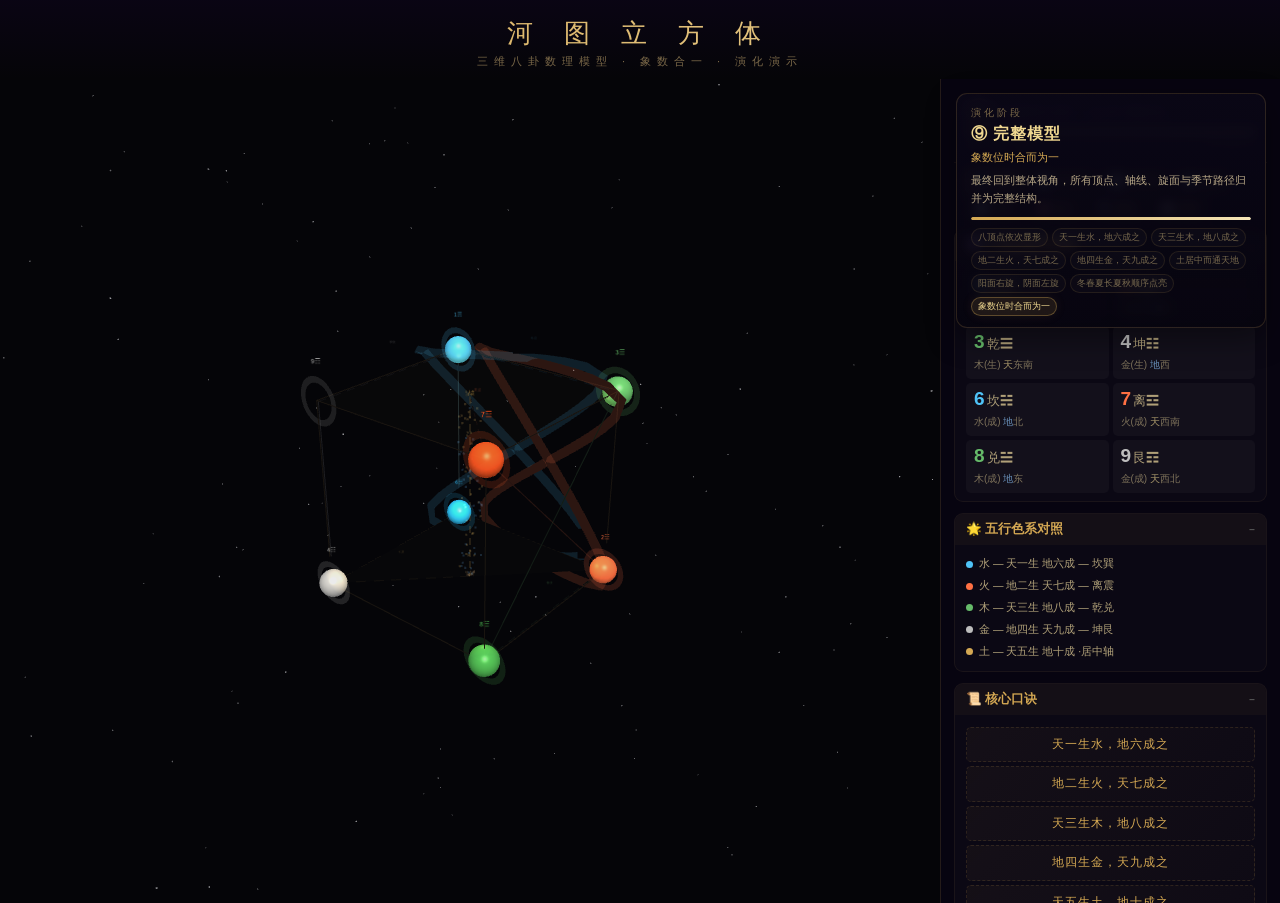
==== index.html @ 50f14b51 "Initial public release" ====
<!DOCTYPE html>
<html lang="zh-CN">
<head>
<meta charset="UTF-8">
<meta name="viewport" content="width=device-width, initial-scale=1.0">
<meta name="description" content="河图立方体的三维交互可视化页面，结合八卦、五行、季节与数理映射，提供实验性 3D 展示与演化讲解。">
<title>河图立方体 · 三维数理模型</title>
<style>
*{margin:0;padding:0;box-sizing:border-box}
body{font-family:'Segoe UI','Microsoft YaHei',sans-serif;background:#050508;color:#e0d8c8;overflow-x:hidden;min-height:100vh}
.hd{text-align:center;padding:16px 20px 10px;background:linear-gradient(180deg,rgba(10,5,20,.95)0%,transparent 100%);position:relative;z-index:10}
.hd h1{font-size:26px;font-weight:200;letter-spacing:12px;background:linear-gradient(90deg,#d4a853,#f5e6b8,#d4a853);background-size:300% 100%;-webkit-background-clip:text;-webkit-text-fill-color:transparent;animation:tG 4s ease infinite}
@keyframes tG{0%,100%{background-position:0%50%}50%{background-position:100%50%}}
.sub{margin-top:3px;font-size:11px;color:#7a6848;letter-spacing:6px}
.mc{display:flex;height:calc(100vh - 76px);position:relative}
#cc{flex:1;position:relative;min-height:420px;cursor:grab}#cc:active{cursor:grabbing}canvas{display:block}
.sp{width:340px;background:rgba(8,5,18,.94);border-left:1px solid rgba(212,168,83,.14);overflow-y:auto;padding:13px;z-index:5}
.sp::-webkit-scrollbar{width:3px}.sp::-webkit-scrollbar-thumb{background:rgba(212,168,83,.22);border-radius:2px}
.ps{margin-bottom:11px;background:rgba(255,255,255,.02);border-radius:9px;border:1px solid rgba(212,168,83,.07);overflow:hidden}
.ph{padding:7px 11px;font-size:12.5px;font-weight:600;color:#d4a853;cursor:pointer;display:flex;justify-content:space-between;align-items:center;background:rgba(212,168,85,.04)}
.ph:hover{background:rgba(212,168,83,.09)}.pc{padding:8px 11px;font-size:11.5px;line-height:1.7;color:#b0a078}.pc.hd{display:none}.pi{font-size:10px;color:#555}
.ctls{display:flex;gap:4px;flex-wrap:wrap;padding:6px 11px 8px}
.cb{padding:4px 9px;font-size:10.5px;border:1px solid rgba(212,168,83,.2);background:rgba(212,168,83,.05);color:#c9a855;border-radius:4px;cursor:pointer;transition:all .25s;font-family:inherit;white-space:nowrap}
.cb:hover{background:rgba(212,168,83,.15);border-color:rgba(212,168,83,.38)}
.cb.on{background:rgba(212,168,83,.18);border-color:#d4a853;color:#f0d890}
.ab{padding:6px 11px 9px;border-bottom:1px solid rgba(212,168,83,.06)}
.ar{display:flex;align-items:center;gap:6px;margin-bottom:4px}
.pb{width:28px;height:28px;border-radius:50%;border:2px solid #d4a853;background:rgba(212,168,83,.08);color:#d4a853;font-size:12px;cursor:pointer;display:flex;align-items:center;justify-content:center;transition:all .25s;flex-shrink:0}
.pb:hover{background:rgba(212,168,83,.2)}.pb.on{border-color:#f0d890;background:rgba(240,216,144,.18);color:#f0d890}
.pl{flex:1;font-size:10.5px;color:#786848;text-align:left}
.pw{height:3px;background:rgba(255,255,255,.05);border-radius:2px;cursor:pointer;overflow:hidden}.pf{height:100%;background:linear-gradient(90deg,#d4a853,#f5e6b8);border-radius:2px;width:0%}
.sr{display:flex;justify-content:space-between;align-items:center;font-size:9.5px;color:#555;margin-top:3px}
.sr select{background:rgba(15,10,28,.92);border:1px solid rgba(212,168,83,.16);color:#c9a855;padding:1px 4px;border-radius:3px;font-size:9.5px;outline:none}
.vg{display:grid;grid-template-columns:1fr 1fr;gap:4px}
.vc{padding:5px 7px;border-radius:5px;background:rgba(255,255,255,.03);border:1px solid transparent;cursor:pointer;transition:all .28s}
.vc:hover{background:rgba(212,168,83,.08);border-color:rgba(212,168,83,.26);transform:translateY(-1px)}
.vc.a{background:rgba(212,168,83,.14);border-color:rgba(212,168,83,.48);box-shadow:0 0 10px rgba(212,168,83,.1)}.vc.dm{opacity:.16}
.vn{font-size:19px;font-weight:bold;line-height:1;display:inline-block}
.vg2{font-size:13px;margin-left:2px}.vw{font-size:10px;opacity:.68;margin-top:1px}
.e0 .vn{color:#4FC3F7}.e1 .vn{color:#FF7043}.e2 .vn{color:#66BB6A}.e3 .vn{color:#BDBDBD}.e4 .vn{color:#D4A853}
.lr{display:flex;align-items:center;padding:2px 0;font-size:10.5px}
.ld{width:7px;height:7px;border-radius:50%;margin-right:6px;flex-shrink:0}
.fb{background:linear-gradient(135deg,rgba(212,168,83,.05),rgba(212,168,83,.02));border-radius:5px;padding:7px 9px;margin:4px 0;text-align:center;font-size:11.5px;letter-spacing:1px;color:#d4a853;border:1px dashed rgba(212,168,83,.15)}
#io{position:absolute;top:10px;left:10px;max-width:270px;background:rgba(6,4,14,.96);border:1px solid rgba(212,168,83,.3);border-radius:9px;padding:11px 15px;font-size:11.5px;line-height:1.65;z-index:20;display:none;animation:fi .28s ease;box-shadow:0 8px 32px rgba(0,0,0,.5)}
@keyframes fi{from{opacity:0;transform:translateY(-8px)}to{opacity:1;transform:translateY(0)}}
.it{font-size:15px;font-weight:bold;color:#f0d890;margin-bottom:5px;display:flex;align-items:center;gap:6px}.ibn{font-size:26px;color:#d4a853}
.ir{display:flex;justify-content:space-between;padding:2px 0;border-bottom:1px solid rgba(255,255,255,.04)}.il{color:#6a5838}.iv{color:#ddd;font-weight:500}
.ci{position:absolute;top:6px;right:8px;color:#555;cursor:pointer;font-size:15px;line-height:1}.ci:hover{color:#888}
#to{position:absolute;bottom:45px;left:50%;transform:translateX(-50%);max-width:440px;background:rgba(6,4,14,.94);border:1px solid rgba(212,168,83,.26);border-radius:9px;padding:11px 16px;z-index:19;text-align:center;display:none;animation:ti .32s ease;box-shadow:0 6px 26px rgba(0,0,0,.5)}
@keyframes ti{from{opacity:0;transform:translateX(-50%) translateY(16px)}to{opacity:1;transform:translateX(-50%) translateY(0)}}
.tt{font-size:13px;color:#f0d890;font-weight:600;margin-bottom:4px}.td{font-size:11px;color:#b0a078;line-height:1.6;margin-bottom:8px}
.tn{display:flex;justify-content:center;gap:7px}
.tb{padding:4px 13px;border:1px solid rgba(212,168,83,.26);background:rgba(212,168,83,.07);color:#c9a855;border-radius:4px;cursor:pointer;font-size:10.5px;transition:all .2s;font-family:inherit}.tb:hover{background:rgba(212,168,85,.2);border-color:#d4a853}
.tds{display:flex;justify-content:center;gap:4px;margin-top:7px}
.tdt{width:5px;height:5px;border-radius:50%;background:rgba(212,168,83,.16);transition:all .3s}.tdd{background:#d4a853;box-shadow:0 0 5px rgba(212,168,83,.36)}
#ao{position:absolute;top:14px;right:14px;max-width:310px;background:linear-gradient(180deg,rgba(10,7,22,.96),rgba(6,4,14,.88));border:1px solid rgba(212,168,83,.18);border-radius:11px;padding:12px 14px 11px;z-index:18;box-shadow:0 10px 30px rgba(0,0,0,.4);backdrop-filter:blur(6px)}
.ak{font-size:10px;letter-spacing:3px;color:#7a6848;margin-bottom:4px}
.at{font-size:16px;color:#f0d890;font-weight:600;letter-spacing:1px}
.al{margin-top:5px;font-size:11px;color:#d4a853}
.ad{margin-top:6px;font-size:11px;line-height:1.65;color:#b6a686}
.apb{display:flex;gap:5px;margin-top:10px}
.apd{flex:1;height:3px;border-radius:2px;background:rgba(255,255,255,.06);overflow:hidden}
.apf{height:100%;width:0%;background:linear-gradient(90deg,#d4a853,#f5e6b8);border-radius:2px;transition:width .18s linear}
.aps{display:flex;gap:4px;flex-wrap:wrap;margin-top:8px}
.apt{padding:2px 6px;border-radius:999px;border:1px solid rgba(212,168,83,.12);font-size:9px;color:#76684d;background:rgba(255,255,255,.02)}
.apt.on{color:#f0d890;border-color:rgba(212,168,83,.35);background:rgba(212,168,83,.11);box-shadow:0 0 12px rgba(212,168,83,.08)}
#ld{position:fixed;inset:0;background:#050508;display:flex;align-items:center;justify-content:center;z-index:9999;flex-direction:column;gap:10px}
.lt{color:#d4a853;font-size:15px;letter-spacing:4px;animation:pul 1.5s infinite}
.lb{width:160px;height:2px;background:rgba(212,168,83,.12);border-radius:1px;overflow:hidden}.lf{height:100%;background:linear-gradient(90deg,#d4a853,#f5e6b8);width:0%;animation:lfd 1.8s ease forwards}
@keyframes pul{0%,100%{opacity:.35}50%{opacity:1}}@keyframes lfd{to{width:100%}}
@media(max-width:900px){.mc{flex-direction:column}.sp{width:100%;max-height:42vh;border-left:none;border-top:1px solid rgba(212,168,83,.1)}#cc{min-height:54vh}#ao{top:auto;bottom:12px;right:12px;left:12px;max-width:none}}
</style>
</head>
<body>

<div id="ld"><div class="lt">载入河图立方体...</div><div class="lb"><div class="lf"></div></div></div>

<div class="hd"><h1>河 图 立 方 体</h1><div class="sub">三维八卦数理模型 · 象数合一 · 演化演示</div></div>

<div class="mc">
<div id="cc"></div>
<div id="io"><span class="ci" onclick="hideInfo()">✕</span><div class="it"><span class="ibn"></span><span class="gn"></span></div><div id="ib"></div></div>
<div id="to"><div class="tt"></div><div class="td"></div><div class="tn"><button class="tb" id="tpv">← 上一步</button><button class="tb" id="tnx">下一步 →</button></div><div class="tds" id="tds"></div></div>
<div id="ao"><div class="ak">演化阶段</div><div class="at">完整模型</div><div class="al">河图立方体已展开</div><div class="ad">当前显示完整状态。点击左侧播放按钮，可以从顶点落位开始按阶段观看整个演化过程。</div><div class="apb"><div class="apd"><div class="apf" id="apf"></div></div></div><div class="aps" id="aps"></div></div>

<div class="sp">

<div class="ab">
<div class="ar"><button class="pb" id="pbt" onclick="togPlay()">▶</button><span class="pl" id="plab">点击 ▶ 开始演化</span></div>
<div class="pw" onclick="skP(event)"><div class="pf" id="pff"></div></div>
<div class="sr"><span>速度<select onchange="chgSp(this.value)"><option value=".5">0.5x</option><option value="1" selected>1x</option><option value="1.5">1.5x</option><option value="2">2x</option><option value="3">3x</option></select></span><span><span id="tcu">00:00</span>/<span id="ttl">00:24</span></span></div>
</div>

<div class="ctls">
<button class="cb on" id="btnFull" onclick="setVM('full',this)">🌐 完整</button>
<button class="cb" id="btnHeaven" onclick="setVM('heaven',this)">⬆️ 天平面</button>
<button class="cb" id="btnEarth" onclick="setVM('earth',this)">⬇️ 地平面</button>
<button class="cb" id="btnTop" onclick="togTD(this)">🗺️ 俯视</button>
<button class="cb" id="btnRotate" onclick="togAR(this)">🔄 自转</button>
<button class="cb" onclick="rstCam()">🎯 复位</button>
<button class="cb" onclick="focusNext()">🔍 聚焦</button>
<button class="cb" onclick="startTut()">📖 讲解</button>
</div>

<div class="ps"><div class="ph" onclick="tgS(this)"><span>🔮 八顶点数理映射</span><span class="pi">−</span></div><div class="pc"><div class="vg" id="vg"></div></div></div>

<div class="ps"><div class="ph" onclick="tgS(this)"><span>🌟 五行色系对照</span><span class="pi">−</span></div><div class="pc">
<div class="lr"><span class="ld" style="background:#4fc3f7"></span>水 — 天一生 地六成 — 坎巽</div>
<div class="lr"><span class="ld" style="background:#ff7043"></span>火 — 地二生 天七成 — 离震</div>
<div class="lr"><span class="ld" style="background:#66bb6a"></span>木 — 天三生 地八成 — 乾兑</div>
<div class="lr"><span class="ld" style="background:#bdbdbd"></span>金 — 地四生 天九成 — 坤艮</div>
<div class="lr"><span class="ld" style="background:#d4a853"></span>土 — 天五生 地十成 ·居中轴</div>
</div></div>

<div class="ps"><div class="ph" onclick="tgS(this)"><span>📜 核心口诀</span><span class="pi">−</span></div><div class="pc">
<div class="fb">天一生水，地六成之</div><div class="fb">地二生火，天七成之</div><div class="fb">天三生木，地八成之</div><div class="fb">地四生金，天九成之</div><div class="fb">天五生土，地十成之</div><p style="margin-top:4px;font-size:9.5px;color:#666;">出自《尚书·洪范》</p>
</div></div>

<div class="ps"><div class="ph" onclick="tgS(this)"><span>🔄 阴阳旋转面</span><span class="pi">−</span></div><div class="pc">
<p style="color:#f0d890;margin-bottom:3px;font-size:11px">☀️ 阳面右旋顺时针</p><p style="font-size:9.5px;padding-left:4px;color:#bbb;">3乾→8兑→2震→7离→3 <span style="color:#776">| 阳爻神天 | 木→火</span></p>
<p style="color:#8ec8ff;margin:6px 0 3px;font-size:11px">🌙 阴面左旋逆时针</p><p style="font-size:9.5px;padding-left:4px;color:#bbb;">9艮→6坎→4坤→1巽→9 <span style="color:#776">| 阴爻鬼地 | 金→水</span></p>
</div></div>

<div class="ps"><div class="ph" onclick="tgS(this)"><span>⚡ 鬼神生成关系</span><span class="pi">−</span></div><div class="pc">
<p style="color:#f0d890;margin-bottom:2px;font-size:11px">神（阳气下沉 天→地）：</p><p style="font-size:9.5px;padding-left:4px;color:#ccc;">天1水→地6水神 · 天3木→地8木神 · 天5土→地10土神</p>
<p style="color:#b8a898;margin:4px 0 2px;font-size:11px">鬼（阴气上升 地→天）：</p><p style="font-size:9.5px;padding-left:4px;color:#ccc;">地2火→天7火鬼 · 地4金→天9金鬼</p>
<p style="margin-top:4px;font-size:9px;color:#556;border-top:1px solid rgba(255,255,255,.04);padding-top:3px;">「鬼神」=阴阳二气代称：神为阳气(生发)，鬼为阴气(收敛)</p>
</div></div>

<div class="ps"><div class="ph" onclick="tgS(this)"><span>📅 四季流转路径</span><span class="pi">−</span></div><div class="pc">
<p style="font-size:9.5px;line-height:1.72;color:#aaa;">
❄️冬：天1巽→天3乾 &nbsp; 🌱春：地8兑→地2震<br>🔥夏：天7离→天5中 &nbsp; 🌾长夏：地10中→地4坤<br>🍂秋：天9艮→天1巽 <span style="color:#776;font-size:8.5px;">|沿棱边闭环，时空一体</span></p>
</div></div>

<div class="ps"><div class="ph" onclick="tgS(this)"><span>🔢 天干与爻位编码</span><span class="pi">−</span></div><div class="pc">
<p style="font-size:9.5px;line-height:1.78;color:#999;"><b style="color:#c9a855">天干：</b>甲乙木(3/8)丙丁火(2/7)戊己土(5/10)庚辛金(4/9)壬癸水(1/6)<br><b style="color:#c9a855">三爻上中下=天地·鬼神·阴阳：</b><br>乾☰天神阳 坤☷地鬼阴 震☳地鬼阳 巽☴天神阴<br>坎☵地神阴 离☲天鬼阳 兑☱地神阳 艮☶天鬼阴</p>
</div></div>

</div><!-- sp -->
</div><!-- mc -->

<!-- 本地随仓库分发的依赖：Three.js r128 -->
<script src="three.min.js"></script>

<script>
// ===== 手写OrbitControls（零外部依赖）=====
THREE.OrbitControls=function(object,domElement){
  var scope=this;
  this.object=object;
  this.domElement=domElement||document;
  this.enableDamping=true;
  this.dampingFactor=0.06;
  this.autoRotate=false;
  this.autoRotateSpeed=0.6;
  this.minDistance=4;
  this.maxDistance=18;
  this.target=new THREE.Vector3();
  this.enabled=true;

  var rotateStart=new THREE.Vector2(),rotateEnd=new THREE.Vector2(),rotateDelta=new THREE.Vector2();
  var STATE={NONE:-1,ROTATE:0,DOLLY:1,PAN:2};
  var state=STATE.NONE,scale=1;
  var offset=new THREE.Vector3(),quaternion=new THREE.Quaternion();
  var spherical=new THREE.Spherical(),sphericalDelta=new THREE.Spherical();
  var panOffset=new THREE.Vector3();
  var zoomChanged=false;

  function getAutoRotationAngle(){return 2*Math.PI/60/60*scope.autoRotateSpeed;}
  function rotateLeft(angle){sphericalDelta.theta-=angle;}
  function rotateUp(angle){sphericalDelta.phi-=angle;}

  var panLeft=function(){},panUp=function(){},v1=new THREE.Vector3();
  (function(){
    panLeft=function(distance){
      v1.setFromMatrixColumn(object.matrix,0);v1.multiplyScalar(-distance);
      panOffset.add(v1);
    };
    panUp=function(distance){
      v1.setFromMatrixColumn(object.matrix,1);v1.multiplyScalar(distance);
      panOffset.add(v1);
    };
  })();

  function handleMouseDownRotate(e){rotateStart.set(e.clientX,e.clientY);}
  function handleMouseDownPan(e){}

  function handleMouseMoveRotate(e){
    rotateEnd.set(e.clientX,e.clientY);
    rotateDelta.subVectors(rotateEnd,rotateStart).multiplyScalar(Math.PI/180*scope.elementScale||0.5);
    rotateLeft(rotateDelta.x);
    rotateUp(rotateDelta.y);
    rotateStart.copy(rotateEnd);
  }

  function handleMouseWheel(e){
    if(e.deltaY<0){scale/=Math.pow(.95,8);}else{scale*=Math.pow(.95,8);}
    zoomChanged=true;
  }

  function onMouseDown(e){
    if(scope.enabled===false)return;
    e.preventDefault();
    if(e.button===0){
      state=STATE.ROTATE;handleMouseDownRotate(e);
    }else if(e.button===2){
      state=STATE.PAN;handleMouseDownPan(e);
    }
    document.addEventListener('mousemove',onMouseMove,false);
    document.addEventListener('mouseup',onMouseUp,false);
  }
  function onMouseMove(e){
    if(scope.enabled===false)return;
    e.preventDefault();
    switch(state){
      case STATE.ROTATE:handleMouseMoveRotate(e);break;
      case STATE.PAN:break;
    }
  }
  function onMouseUp(){
    document.removeEventListener('mousemove',onMouseMove,false);
    document.removeEventListener('mouseup',onMouseUp,false);
    state=STATE.NONE;
  }
  function onMouseWheel(e){
    if(scope.enabled===false)return;
    e.preventDefault();handleMouseWheel(e);
  }

  // Touch support
  function onTouchStart(e){
    if(scope.enabled===false)return;
    switch(e.touches.length){
      case 1:state=STATE.ROTATE;rotateStart.set(e.touches[0].pageX,e.touches[0].pageY);break;
      default:state=STATE.NONE;
    }
  }
  function onTouchMove(e){
    if(scope.enabled===false)return;
    e.preventDefault();e.stopPropagation();
    if(state===STATE.ROTATE&&e.touches.length===1){
      var f={clientX:e.touches[0].pageX,clientY:e.touches[0].pageY};
      rotateEnd.set(f.clientX,f.clientY);
      rotateDelta.subVectors(rotateEnd,rotateStart).multiplyScalar(Math.PI/180*.5);
      rotateLeft(rotateDelta.x);rotateUp(rotateDelta.y);
      rotateStart.copy(rotateEnd);
    }
  }

  this.domElement.addEventListener('contextmenu',function(e){e.preventDefault();});
  this.domElement.addEventListener('mousedown',onMouseDown,false);
  this.domElement.addEventListener('wheel',onMouseWheel,{passive:false});
  this.domElement.addEventListener('touchstart',onTouchStart,false);
  this.domElement.addEventListener('touchmove',onTouchMove,{passive:false});

  this.update=function(){
    var position=scope.object.position;
    offset.copy(position).sub(scope.target);
    offset.applyQuaternion(quaternion.copy(object.quaternion).invert());
    spherical.setFromVector3(offset);

    if(scope.autoRotate&&state===STATE.NONE){
      rotateLeft(getAutoRotationAngle());
    }

    spherical.theta+=sphericalDelta.theta;
    spherical.phi+=sphericalDelta.phi;
    spherical.phi=Math.max(.01,Math.min(Math.PI-.01,spherical.phi));
    spherical.radius*=scale;
    spherical.radius=Math.max(scope.minDistance,Math.min(scope.maxDistance,spherical.radius));

    scope.target.add(panOffset);

    offset.setFromSpherical(spherical);
    offset.applyQuaternion(object.quaternion);

    position.copy(scope.target).add(offset);
    object.lookAt(scope.target);

    if(scope.enableDamping){
      sphericalDelta.theta*=(1-this.dampingFactor);
      sphericalDelta.phi*=(1-this.dampingFactor);
      panOffset.multiplyScalar(1-this.dampingFactor);
    }else{
      sphericalDelta.set(0,0,0);
      panOffset.set(0,0,0);
    }
    scale=1;

    return true;
  };

  this.dispose=function(){
    this.domElement.removeEventListener('mousedown',onMouseDown);
    this.domElement.removeEventListener('wheel',onMouseWheel);
    this.domElement.removeEventListener('touchstart',onTouchStart);
    this.domElement.removeEventListener('touchmove',onTouchMove);
  };
};

// ===== 全局错误处理 =====
window.onerror=function(msg,url,line){
  var ld=document.getElementById('ld');
  if(ld)ld.innerHTML='<div style="text-align:center;padding:35px;color:#d4a853;"><h3 style="margin-bottom:10px;">⚠ 出错了</h3><p style="font-size:12px;color:#888;margin-bottom:14px;">'+String(msg)+'<br>行:'+line+'</p><button onclick="location.reload()" style="padding:7px 22px;background:rgba(212,168,83,.14);border:1px solid #d4a853;color:#d4a853;border-radius:5px;cursor:pointer;font-size:12px;">🔄 重试</button></div>';
  return false;
};

function showBootError(msg){
  var ld=document.getElementById('ld');
  if(ld)ld.innerHTML='<div style="text-align:center;padding:34px;color:#d4a853;"><h3 style="margin-bottom:10px;">⚠ 无法初始化 3D 场景</h3><p style="font-size:12px;line-height:1.7;color:#9f937d;margin-bottom:14px;">'+msg+'</p><button onclick="location.reload()" style="padding:7px 22px;background:rgba(212,168,83,.14);border:1px solid #d4a853;color:#d4a853;border-radius:5px;cursor:pointer;font-size:12px;">🔄 重新尝试</button></div>';
}

// ===== 主初始化 =====
function initApp(){
  if(typeof THREE==='undefined'||!THREE.Scene){
    document.getElementById('ld').innerHTML='<div style="text-align:center;color:#d4a853;padding:30px;"><h3>⏳ 正在加载引擎...</h3><p style="font-size:11px;color:#777;margin:10px 0;">Three.js尚未就绪</p><button onclick="location.reload()" style="padding:6px 18px;background:rgba(212,168,83,.12);border:1px solid #d4a853;color:#d4a853;border-radius:4px;cursor:pointer;">重试</button></div>';
    setTimeout(initApp,800);
    return;
  }

// ===================== 数据 =====================
var VD=[
{n:1,g:'巽',gs:'☴',w:'水',sc:'生',pl:'天',po:'东北',el:0,sg:'神',yy:'阴',xx:'风',se:'冬始',c:0x4FC3F7},
{n:2,g:'震',gs:'☳',w:'火',sc:'生',pl:'地',po:'南',el:1,sg:'鬼',yy:'阳',xx:'雷',se:'春始',c:0xFF7043},
{n:3,g:'乾',gs:'☰',w:'木',sc:'生',pl:'天',po:'东南',el:2,sg:'神',yy:'阳',xx:'天',se:'春终',c:0x66BB6A},
{n:4,g:'坤',gs:'☷',w:'金',sc:'生',pl:'地',po:'西',el:3,sg:'鬼',yy:'阴',xx:'地',se:'秋终',c:0xBDBDBD},
{n:6,g:'坎',gs:'☵',w:'水',sc:'成',pl:'地',po:'北',el:0,sg:'神',yy:'阴',xx:'水',se:'冬终',c:0x29B6F6},
{n:7,g:'离',gs:'☲',w:'火',sc:'成',pl:'天',po:'西南',el:1,sg:'鬼',yy:'阳',xx:'火',se:'夏始',c:0xFF5722},
{n:8,g:'兑',gs:'☱',w:'木',sc:'成',pl:'地',po:'东',el:2,sg:'神',yy:'阳',xx:'泽',se:'春盛',c:0x4CAF50},
{n:9,g:'艮',gs:'☶',w:'金',sc:'成',pl:'天',po:'西北',el:3,sg:'鬼',yy:'阴',xx:'山',se:'秋始',c:0x9E9E9E}
];
var S=2;
var VP={
 1:new THREE.Vector3(-1,1,-1),3:new THREE.Vector3(1,1,-1),
 7:new THREE.Vector3(1,1,1),9:new THREE.Vector3(-1,1,1),
 2:new THREE.Vector3(1,-1,-1),4:new THREE.Vector3(-1,-1,1),
 6:new THREE.Vector3(-1,-1,-1),8:new THREE.Vector3(1,-1,1)
};
var CH=new THREE.Vector3(0,S/2,0), CE=new THREE.Vector3(0,-S/2,0);
var PRS=[{s:1,c:6,nm:'水',cl:0x4FC3F7},{s:3,c:8,nm:'木',cl:0x66BB6A},{s:2,c:7,nm:'火',cl:0xFF7043},{s:4,c:9,nm:'金',cl:0xBDBDBD}];
var SRS=[
  {a:1,b:3,nm:'冬启',cl:0x4FC3F7},
  {a:8,b:2,nm:'春发',cl:0x66BB6A},
  {a:7,b:'5',nm:'夏盛',cl:0xFF7043},
  {a:'10',b:4,nm:'长夏',cl:0xD4A853},
  {a:9,b:1,nm:'秋收',cl:0xBDBDBD}
];
var DUR=24;
var PHASES=[
  {id:'intro',from:0,to:3,title:'① 顶点落位',label:'八顶点依次显形',desc:'先看到数位骨架，再建立天平面与地平面的上下层级。',cam:{x:5.4,y:4.6,z:6.2,tx:0,ty:0,tz:0}},
  {id:'water',from:3,to:5.8,title:'② 水相生成',label:'天一生水，地六成之',desc:'蓝色粒子沿 1→6 贯穿上下，先明确“生数到成数”的基本范式。',cam:{x:-4.8,y:3.2,z:-5.6,tx:-0.7,ty:-0.1,tz:-0.7}},
  {id:'wood',from:5.8,to:8.6,title:'③ 木相生成',label:'天三生木，地八成之',desc:'镜头转向东南与正东方向，绿色流线强调木相从天位落到地位。',cam:{x:5.8,y:2.9,z:-4.9,tx:0.9,ty:-0.05,tz:-0.2}},
  {id:'fire',from:8.6,to:11.4,title:'④ 火相生成',label:'地二生火，天七成之',desc:'红色粒子改为由下向上冲起，显出“地生而天成”的反向气机。',cam:{x:5.6,y:1.2,z:5.2,tx:0.95,ty:-0.2,tz:0.1}},
  {id:'metal',from:11.4,to:14.2,title:'⑤ 金相生成',label:'地四生金，天九成之',desc:'银白流线斜贯西与西北，生成关系由下升上，更清楚地和水木区分。',cam:{x:-5.7,y:2.2,z:5.7,tx:-0.9,ty:-0.1,tz:0.5}},
  {id:'axis',from:14.2,to:17.2,title:'⑥ 鬼神中轴',label:'土居中而通天地',desc:'中心轴开始显化。金色下沉为神，青色上升为鬼，5 与 10 成为全局枢纽。',cam:{x:0.2,y:6.9,z:4.2,tx:0,ty:0,tz:0}},
  {id:'spin',from:17.2,to:20.4,title:'⑦ 阴阳旋面',label:'阳面右旋，阴面左旋',desc:'两组旋转管开始占据画面，观众能同时看到阳面外放与阴面回收。',cam:{x:6.8,y:3.6,z:0.6,tx:0,ty:0,tz:0}},
  {id:'season',from:20.4,to:23.2,title:'⑧ 四时流转',label:'冬春夏长夏秋顺序点亮',desc:'五段季节路径依次显现，时间不再只是文字，而是绕着立方体实际流动。',cam:{x:4.6,y:6.1,z:4.8,tx:0,ty:0,tz:0}},
  {id:'full',from:23.2,to:24,title:'⑨ 完整模型',label:'象数位时合而为一',desc:'最终回到整体视角，所有顶点、轴线、旋面与季节路径归并为完整结构。',cam:{x:5,y:4,z:6,tx:0,ty:0,tz:0}}
];

// ===================== 场景 =====================
var ct=document.getElementById('cc');
var scene=new THREE.Scene();
scene.background=new THREE.Color(0x050508);
var camera=new THREE.PerspectiveCamera(50,ct.clientWidth/ct.clientHeight,0.1,120);
camera.position.set(5,4,6);
if(!window.WebGLRenderingContext){
  showBootError('当前环境不支持 WebGL。请改用支持硬件加速的现代浏览器打开此页面。');
  return;
}
var renderer;
try{
  renderer=new THREE.WebGLRenderer({antialias:true,alpha:false,powerPreference:'high-performance'});
}catch(err){
  showBootError('浏览器已加载页面，但未能创建 WebGL 上下文。请检查显卡驱动、浏览器硬件加速设置，或尝试 Chrome / Edge / Safari 最新版本。');
  console.error(err);
  return;
}
renderer.setSize(ct.clientWidth,ct.clientHeight);
renderer.setPixelRatio(Math.min(window.devicePixelRatio,2));
ct.appendChild(renderer.domElement);
var controls=new THREE.OrbitControls(camera,renderer.domElement);

scene.add(new THREE.AmbientLight(0xffffff,.36));
var dLight=new THREE.DirectionalLight(0xfff8e8,.65);dLight.position.set(5,8,5);scene.add(dLight);
scene.add(new THREE.PointLight(0xd4a853,.45,25));

// =========== 星空 ===========
(function(){
  var N=1500,geo=new THREE.BufferGeometry(),pos=new Float32Array(N*3),col=new Float32Array(N*3);
  for(var i=0;i<N;i++){
    var r=24+Math.random()*40,th=Math.random()*Math.PI*2,ph=Math.acos(2*Math.random()-1);
    pos[i*3]=r*Math.sin(ph)*Math.cos(th);pos[i*3+1]=r*Math.sin(ph)*Math.sin(th);pos[i*3+2]=r*Math.cos(ph);
    var b=.45+Math.random()*.55;col[i*3]=col[i*3+1]=col[i*3+2]=b;
  }
  geo.setAttribute('position',new THREE.BufferAttribute(pos,3));
  geo.setAttribute('color',new THREE.BufferAttribute(col,3));
  window._stars=new THREE.Points(geo,new THREE.PointsMaterial({size:.11,vertexColors:true,transparent:true,opacity:.6,sizeAttenuative:true,blending:THREE.AdditiveBlending}));
  scene.add(window._stars);
})();

// =========== 立方体边框 ===========
var edgeLines=new THREE.LineSegments(new THREE.EdgesGeometry(new THREE.BoxGeometry(S*1.01,S*1.01,S*1.01)),new THREE.LineBasicMaterial({color:0xd4a853,transparent:true,opacity:.15}));
scene.add(edgeLines);

(function(){// faces
  function face(v1,v2,v3,v4,col,op){
    var sh=new THREE.Shape();sh.moveTo(v1.x,v1.z);sh.lineTo(v2.x,v2.z);sh.lineTo(v3.x,v3.z);sh.lineTo(v4.x,v4.z);sh.closePath();
    var m=new THREE.Mesh(new THREE.ShapeGeometry(sh),new THREE.MeshBasicMaterial({color:col,transparent:true,opacity:op,side:THREE.DoubleSide}));
    m.rotation.x=-Math.PI/2;m.position.y=(v1.y+v2.y+v3.y+v4.y)/4;return m;
  }
  scene.add(face(VP[3],VP[8],VP[2],VP[7],0xff7043,.028));
  scene.add(face(VP[4],VP[9],VP[1],VP[6],0x4fc3f7,.028));
  scene.add(face(VP[1],VP[3],VP[7],VP[9],0xd4a853,.016));
  scene.add(face(VP[6],VP[8],VP[2],VP[4],0xa08060,.016));
})();

// 中心轴
var axisL=new THREE.Line(new THREE.BufferGeometry().setFromPoints([CH.clone(),CE.clone()]),new THREE.LineDashedMaterial({color:0xd4a853,dashSize:.08,gapSize:.06,transparent:true,opacity:.3}));
axisL.computeLineDistances();scene.add(axisL);

// Sprite
function mkSprite(txt,col,sc){sc=sc||.7;var cv=document.createElement('canvas');cv.width=256;cv.height=128;var x=cv.getContext('2d');x.fillStyle='transparent';x.fillRect(0,0,256,128);x.fillStyle='#'+col.toString(16).padStart(6,'0');x.font='bold '+Math.round(28*sc)+'px "Microsoft YaHei",sans-serif';x.textAlign='center';x.textBaseline='middle';txt.split('\n').forEach(function(l,i){x.fillText(l,128,38+i*27*sc)});var sp=new THREE.Sprite(new THREE.SpriteMaterial({map:new THREE.CanvasTexture(cv),transparent:true}));sp.scale.set(.58*sc,.31*sc,1);return sp;}
function getPointRef(k){return k==='5'?CH.clone():k==='10'?CE.clone():VP[k].clone().multiplyScalar(S/2);}
var c5=mkSprite('5 土生\n(天中)',0xD4A853);c5.position.copy(CH);scene.add(c5);
var c10=mkSprite('10 土成\n(地中)',0xB8956A);c10.position.copy(CE);scene.add(c10);

// ============ 顶点球体 ============
var vM={},vL={},vR={};
for(var vi=0;vi<VD.length;vi++){
  var d=VD[vi],p=VP[d.n].clone().multiplyScalar(S/2);
  var sph=new THREE.Mesh(new THREE.SphereGeometry(.142,22,22),new THREE.MeshPhongMaterial({color:d.c,emissive:d.c,emissiveIntensity:.24,shininess:55,transparent:true,opacity:.9}));
  sph.position.copy(p);sph.userData=d;sph.visible=false;scene.add(sph);vM[d.n]=sph;
  var ring=new THREE.Mesh(new THREE.RingGeometry(.17,.23,26),new THREE.MeshBasicMaterial({color:d.c,transparent:true,opacity:.14,side:THREE.DoubleSide}));
  ring.position.copy(p);ring.visible=false;scene.add(ring);vR[d.n]=ring;
  var lb=mkSprite(d.n+d.gs,d.c,1.0);lb.position.copy(p).add(new THREE.Vector3(0,.32,0));lb.visible=false;scene.add(lb);vL[d.n]=lb;
}

// 连接线
var connL={};
for(var pi=0;pi<PRS.length;pi++){(function(pr){
  var ln=new THREE.Line(new THREE.BufferGeometry().setFromPoints([getPointRef(pr.s),getPointRef(pr.c)]),new THREE.LineBasicMaterial({color:pr.cl,transparent:true,opacity:.13}));
  ln._pd=pr;scene.add(ln);connL[pr.nm]=ln;
})(PRS[pi]);}
var seasonL=[];
for(var sli=0;sli<SRS.length;sli++)(function(sr){
  var ln=new THREE.Line(
    new THREE.BufferGeometry().setFromPoints([getPointRef(sr.a),getPointRef(sr.b)]),
    new THREE.LineDashedMaterial({color:sr.cl,dashSize:.1,gapSize:.08,transparent:true,opacity:.02})
  );
  ln.computeLineDistances();
  ln._sd=sr;
  scene.add(ln);
  seasonL.push(ln);
})(SRS[sli]);
var seasonTags=[];
for(var sti=0;sti<SRS.length;sti++)(function(sr){
  var sp=mkSprite(sr.nm,sr.cl,.72),a=getPointRef(sr.a),b=getPointRef(sr.b),mid=a.clone().lerp(b,.5);
  sp.position.copy(mid).add(new THREE.Vector3(0,.28,0));
  sp.material.opacity=.02;
  sp.visible=false;
  scene.add(sp);
  seasonTags.push(sp);
})(SRS[sti]);

// ============ 粒子 ============
var partSys=[];
for(var psi=0;psi<PRS.length;psi++){(function(pr,idx){
  var n=48,geo=new THREE.BufferGeometry(),pa=new Float32Array(n*3),vel=new Float32Array(n*3),life=new Float32Array(n);
  for(var j=0;j<n;j++)life[j]=0;
  geo.setAttribute('position',new THREE.BufferAttribute(pa,3));
  var pts=new THREE.Points(geo,new THREE.PointsMaterial({size:.05,color:pr.cl,transparent:true,opacity:.82,blending:THREE.AdditiveBlending,depthWrite:false}));
  pts.visible=false;pts._d={vel:vel,life:life,pos:pa,count:n,sn:pr.s,cn:pr.c};partSys.push(pts);scene.add(pts);
})(PRS[psi],psi);}

// 垂直流
(function(){
  function mkVF(y1,y2,n,col){
    var g=new THREE.BufferGeometry(),arr=new Float32Array(n*3);
    for(var i=0;i<n;i++){arr[i*3]=(Math.random()-.5)*.2;arr[i*3+1]=y1+(y2>y1?1:-1)*Math.random()*Math.abs(y2-y1);arr[i*3+2]=(Math.random()-.5)*.2;}
    g.setAttribute('position',new THREE.BufferAttribute(arr,3));return new THREE.Points(g,new THREE.PointsMaterial({size:.045,color:col,transparent:true,opacity:.56,blending:THREE.AdditiveBlending,depthWrite:false}));
  }
  window._sf=mkVF(CH.y,CE.y,40,0xD4A853);window._sf.visible=false;scene.add(window._sf);
  window._gf=mkVF(CE.y,CH.y,40,0x64B5F6);window._gf.visible=false;scene.add(window._gf);
})();

// 旋转管
(function(){
  function mkTP(arr,col){
    var pts=[];for(var i=0;i<arr.length;i++)pts.push(VP[arr[i]].clone().multiplyScalar(S/2));pts.push(pts[0].clone());
    var m=new THREE.Mesh(new THREE.TubeGeometry(new THREE.CatmullRomCurve3(pts,true),48,.048,8,true),new THREE.MeshBasicMaterial({color:col,transparent:true,opacity:0}));m.visible=false;return m;
  }
  window._yh=mkTP([3,8,2,7],0xFF7043);window._yh.visible=false;scene.add(window._yh);
  window._yh2=mkTP([9,6,4,1],0x4FC3F7);window._yh2.visible=false;scene.add(window._yh2);
})();

// ============ 状态 ============
var st={playing:false,time:DUR,speed:1},focIdx=-1,isTD=false,tutOn=false,tutSt=-1,selN=null,hovM=null,lastT=Date.now(),curVM='full';

var TUT=[{t:'欢迎进入河图立方体',d:'这是传统河图的三维立体化模型。\n接下来会按阶段带你看完整个生成过程。',phaseId:'intro'}];
for(var pti=1;pti<PHASES.length;pti++){
  TUT.push({t:PHASES[pti].title,d:PHASES[pti].desc+'\n重点：'+PHASES[pti].label,phaseId:PHASES[pti].id});
}
TUT.push({t:'交互指南',d:'操作提示：\n• 空格开始/暂停演化\n• 左右方向键按阶段前后跳转\n• 点击顶点查看详情\n• 「聚焦」可以逐对查看生成关系',phaseId:'full'});
var hudEl={
  title:document.querySelector('#ao .at'),
  label:document.querySelector('#ao .al'),
  desc:document.querySelector('#ao .ad'),
  fill:document.getElementById('apf'),
  chips:document.getElementById('aps'),
  playBtn:document.getElementById('pbt'),
  playLabel:document.getElementById('plab'),
  playFill:document.getElementById('pff'),
  timeCur:document.getElementById('tcu')
};
var btns={
  full:document.getElementById('btnFull'),
  heaven:document.getElementById('btnHeaven'),
  earth:document.getElementById('btnEarth'),
  top:document.getElementById('btnTop'),
  rotate:document.getElementById('btnRotate')
};
var phaseChips=[];
function ensurePhaseChips(){
  if(!hudEl.chips||phaseChips.length)return;
  hudEl.chips.innerHTML='';
  for(var i=0;i<PHASES.length;i++){
    var c=document.createElement('div');
    c.className='apt';
    c.textContent=PHASES[i].label;
    hudEl.chips.appendChild(c);
    phaseChips.push(c);
  }
}
function getPhaseByTime(t){
  for(var i=0;i<PHASES.length;i++){
    if(t>=PHASES[i].from&&t<PHASES[i].to)return PHASES[i];
  }
  return PHASES[PHASES.length-1];
}
function phaseProgress(phase,t){
  var span=Math.max(.001,phase.to-phase.from);
  return Math.max(0,Math.min(1,(t-phase.from)/span));
}
function syncButtons(){
  if(btns.full)btns.full.classList.toggle('on',curVM==='full');
  if(btns.heaven)btns.heaven.classList.toggle('on',curVM==='heaven');
  if(btns.earth)btns.earth.classList.toggle('on',curVM==='earth');
  if(btns.top)btns.top.classList.toggle('on',isTD);
  if(btns.rotate)btns.rotate.classList.toggle('on',controls.autoRotate);
}
function renderPhaseHud(t){
  ensurePhaseChips();
  var phase=!st.playing&&t>=DUR?PHASES[PHASES.length-1]:getPhaseByTime(t);
  if(hudEl.title)hudEl.title.textContent=phase.title;
  if(hudEl.label)hudEl.label.textContent=phase.label;
  if(hudEl.desc)hudEl.desc.textContent=phase.desc;
  if(hudEl.fill)hudEl.fill.style.width=(Math.max(0,Math.min(1,t/DUR))*100)+'%';
  for(var i=0;i<phaseChips.length;i++)phaseChips[i].classList.toggle('on',PHASES[i]===phase);
  return phase;
}
function phaseIndexById(id){
  for(var i=0;i<PHASES.length;i++)if(PHASES[i].id===id)return i;
  return PHASES.length-1;
}
function currentPhaseIndex(){
  return phaseIndexById(getPhaseByTime(Math.min(st.time,DUR-.001)).id);
}
function syncPlayButton(){
  hudEl.playBtn.textContent=st.playing?'⏸':'▶';
  hudEl.playBtn.classList.toggle('on',st.playing);
}
function jumpToTime(t,keepPanel){
  st.playing=false;
  st.time=Math.max(0,Math.min(DUR,t));
  syncPlayButton();
  if(!keepPanel&&tutOn){document.getElementById('to').style.display='none';tutOn=false;tutSt=-1;}
  updUI();
}
function jumpToPhase(id,keepPanel){
  var phase=PHASES[phaseIndexById(id)],span=Math.max(.1,phase.to-phase.from),offset=Math.min(.42,span*.28);
  curVM='full';
  isTD=false;
  syncButtons();
  jumpToTime(Math.min(DUR,phase.from+offset),keepPanel);
  easeCam({x:phase.cam.x,y:phase.cam.y,z:phase.cam.z,tx:phase.cam.tx,ty:phase.cam.ty,tz:phase.cam.tz},760);
}
function stepPhase(dir){
  var idx=Math.max(0,Math.min(PHASES.length-1,currentPhaseIndex()+dir));
  jumpToPhase(PHASES[idx].id,false);
}
function nodeBaseScale(num,ns){
  var base=ns||1;
  if(focIdx>=0){
    var pr=PRS[focIdx];
    base*=num===pr.s||num===pr.c?1.34:.52;
  }else if(selN===num){
    base*=1.34;
  }else if(hovM&&hovM.userData&&hovM.userData.n===num){
    base*=1.12;
  }
  return base;
}

// ============ 构建侧栏 ============
var vgEl=document.getElementById('vg');
for(var si=0;si<VD.length;si++)(function(i){
  var d=VD[i],cd=document.createElement('div');
  cd.className='vc e'+d.el;cd.dataset.n=d.n;
  cd.innerHTML='<div><span class="vn">'+d.n+'</span><span class="vg2">'+d.g+d.gs+'</span></div><div class="vw">'+d.w+'('+d.sc+') '+(d.pl==='天'?'<span style="color:#f0d890">'+d.pl+'</span>':'<span style="color:#8ec8ff">'+d.pl+'</span>')+d.po+'</div>';
  cd.onclick=function(){selV(d.n);};vgEl.appendChild(cd);
})(si);

// ============ 选择 ============
window.selV=function(num){
  if(focIdx>=0)return;selN=num;
  document.querySelectorAll('.vc').forEach(function(c){c.classList.toggle('a',parseInt(c.dataset.n)===num);});
  var d=null;for(var di=0;di<VD.length;di++){if(VD[di].n===num){d=VD[di];break;}}if(!d)return;
  var o=document.getElementById('io');
  o.querySelector('.ibn').textContent=num+' '+d.gs;o.querySelector('.gn').textContent=d.g;
  o.querySelector('#ib').innerHTML='<div class="ir"><span class="il">五行</span><span class="iv">'+d.w+'('+d.sc+'数)</span></div><div class="ir"><span class="il">天地</span><span class="iv">'+d.pl+'平面('+(d.pl==='天'?'奇':'偶')+')</span></div><div class="ir"><span class="il">鬼神</span><span class="iv">'+d.sg+'</span></div><div class="ir"><span class="il">阴阳</span><span class="iv">'+d.yy+'</span></div><div class="ir"><span class="il">方位</span><span class="iv">'+d.po+'</span></div><div class="ir"><span class="il">季节</span><span class="iv">'+(d.se||'—')+'</span></div><div class="ir"><span class="il">卦象</span><span class="iv">'+d.xx+'('+d.g+')</span></div><div style="margin-top:6px;padding:6px;background:rgba(212,168,83,.04);border-radius:4px;font-size:10.5px;color:#c0b098;">💡 '+d.g+'为'+d.xx+'</div>';
  o.style.display='block';
  Object.keys(vM).forEach(function(k){vM[k].scale.setScalar(1);vM[k].material.emissiveIntensity=.24;});
  if(vM[num]){vM[num].visible=true;vM[num]._cs=1;vM[num].scale.setScalar(1.38);vM[num].material.emissiveIntensity=.54;}
  if(vL[num]){vL[num].visible=true;vL[num].material.opacity=1;}
  if(vR[num]){vR[num].visible=true;vR[num].material.opacity=.24;}
};
window.hideInfo=function(){document.getElementById('io').style.display='none';document.querySelectorAll('.vc').forEach(function(c){c.classList.remove('a');});selN=null;Object.keys(vM).forEach(function(k){vM[k].material.emissiveIntensity=.24;});};

// ============ 视图控制 ============
window.tgS=function(h){var c=h.nextElementSibling,i=h.querySelector('.pi');c.classList.toggle('hd');i.textContent=c.classList.contains('hd')?'+':'−';};
window.setVM=function(m,b){curVM=m||'full';isTD=false;syncButtons();easeCam(m==='heaven'?{x:0,y:7,z:.1,tx:0,ty:.75,tz:0}:m==='earth'?{x:0,y:-7,z:.1,tx:0,ty:-.75,tz:0}:{x:5,y:4,z:6,tx:0,ty:0,tz:0},800);};
window.togTD=function(){isTD=!isTD;syncButtons();easeCam(isTD?{x:0,y:12,z:.1,tx:0,ty:0,tz:0}:{x:5,y:4,z:6,tx:0,ty:0,tz:0},800);};
window.togAR=function(){controls.autoRotate=!controls.autoRotate;syncButtons();};
window.rstCam=function(){curVM='full';isTD=false;controls.autoRotate=false;syncButtons();easeCam({x:5,y:4,z:6,tx:0,ty:0,tz:0},800);};
function easeCam(tgt,ms){
  var s={x:camera.position.x,y:camera.position.y,z:camera.position.z,tx:controls.target.x,ty:controls.target.y,tz:controls.target.z},t0=Date.now();
  (function u(){
    var p=Math.min((Date.now()-t0)/ms,1),e=p<.5?2*p*p:1-Math.pow(-2*p+2,2)/2;
    camera.position.x=s.x+(tgt.x-s.x)*e;
    camera.position.y=s.y+(tgt.y-s.y)*e;
    camera.position.z=s.z+(tgt.z-s.z)*e;
    controls.target.x=s.tx+((tgt.tx||0)-s.tx)*e;
    controls.target.y=s.ty+((tgt.ty||0)-s.ty)*e;
    controls.target.z=s.tz+((tgt.tz||0)-s.tz)*e;
    if(p<1)setTimeout(u,10);
  })();
}

// ============ 动画控制 ============
window.togPlay=function(){
  if(tutOn)endTut(true);
  if(st.time>=DUR)st.time=0;
  st.playing=!st.playing;
  syncPlayButton();
  updUI();
};
window.chgSp=function(v){st.speed=parseFloat(v);};
window.skP=function(e){if(!e)return;var r=document.querySelector('.pw').getBoundingClientRect();jumpToTime(Math.max(0,Math.min(1,(e.clientX-r.left)/r.width))*DUR,false);};
function fmtT(s){return String(Math.floor(s/60)).padStart(2,'0')+':'+String(Math.floor(s%60)).padStart(2,'0');}
function updUI(){
  var t=st.time,phase=renderPhaseHud(t);
  hudEl.playLabel.textContent=!st.playing&&t>=DUR?'完整模型已展开 · 点击 ▶ 重播演化':phase.title+' · '+phase.label;
  hudEl.playFill.style.width=((t/DUR)*100)+'%';
  hudEl.timeCur.textContent=fmtT(t);
  return phase;
}

// ============ 聚焦 ============
window.focusNext=function(){curVM='full';isTD=false;syncButtons();focIdx=(focIdx+1)%PRS.length;applyFocus(PRS[focIdx]);};
function clrFocus(){focIdx=-1;
  for(var ki=0;ki<VD.length;ki++){var d=VD[ki];vM[d.n].visible=true;vM[d.n].material.opacity=.9;vM[d.n].material.emissiveIntensity=.24;vM[d.n].scale.setScalar(1);vL[d.n].visible=true;vL[d.n].material.opacity=1;if(vR[d.n]){vR[d.n].material.opacity=.14;vR[d.n].visible=true;}}
  Object.keys(connL).forEach(function(k){connL[k].material.opacity=.13;});for(var s=0;s<seasonL.length;s++)seasonL[s].material.opacity=.02;document.querySelectorAll('.vc').forEach(function(c){c.classList.remove('dm');});}
function applyFocus(pr){
  for(var fi=0;fi<VD.length;fi++){var d=VD[fi],ok=(d.n===pr.s||d.n===pr.c);
    vM[d.n].visible=true;vM[d.n].material.opacity=ok ? .9 : .06;vM[d.n].material.emissiveIntensity=ok ? .54 : .04;vM[d.n].scale.setScalar(ok ? 1.42 : .5);
    vL[d.n].visible=true;vL[d.n].material.opacity=ok ? 1 : .06;if(vR[d.n]){vR[d.n].visible=ok;vR[d.n].material.opacity=ok ? .3 : .02;}}
  Object.keys(connL).forEach(function(k){connL[k].material.opacity=k===pr.nm ? .38 : .03;});document.querySelectorAll('.vc').forEach(function(c){var nn=parseInt(c.dataset.n);c.classList.toggle('dm',nn!==pr.s&&nn!==pr.c);});}

// ============ 讲解 ============
window.startTut=function(){tutOn=true;tutSt=0;curVM='full';isTD=false;syncButtons();showTS();document.getElementById('to').style.display='block';};
function showTS(){
  if(tutSt<0||tutSt>=TUT.length){endTut();return;}
  var s=TUT[tutSt];
  if(s.phaseId)jumpToPhase(s.phaseId,true);
  document.querySelector('.tt').textContent=s.t;
  document.querySelector('.td').innerText=s.d;
  document.getElementById('tpv').style.visibility=tutSt<=0?'hidden':'visible';
  document.getElementById('tnx').textContent=tutSt>=TUT.length-1?'完成':'下一步 →';
  var dc=document.getElementById('tds');
  dc.innerHTML='';
  for(var ti=0;ti<TUT.length;ti++){
    var dd=document.createElement('div');
    dd.className='tdt'+(ti===tutSt?' tdd':'');
    dc.appendChild(dd);
  }
}
document.getElementById('tpv').onclick=function(){if(tutSt>0){tutSt--;showTS();}};
document.getElementById('tnx').onclick=function(){if(tutSt<TUT.length-1){tutSt++;showTS();}else{endTut();}};
function endTut(keepTime){tutOn=false;tutSt=-1;document.getElementById('to').style.display='none';if(!keepTime)clrFocus();}
window.addEventListener('keydown',function(e){
  var tg=e.target&&e.target.tagName;
  if(tg==='INPUT'||tg==='TEXTAREA'||tg==='SELECT')return;
  if(e.code==='Space'){e.preventDefault();togPlay();}
  else if(e.code==='ArrowRight'){e.preventDefault();if(tutOn){if(tutSt<TUT.length-1){tutSt++;showTS();}}else stepPhase(1);}
  else if(e.code==='ArrowLeft'){e.preventDefault();if(tutOn){if(tutSt>0){tutSt--;showTS();}}else stepPhase(-1);}
  else if(e.code==='KeyT'){e.preventDefault();startTut();}
});

function nodeInViewMode(d){
  if(curVM==='heaven')return d.pl==='天';
  if(curVM==='earth')return d.pl==='地';
  return true;
}
function highlightNodes(a,b,intensity){
  for(var i=0;i<VD.length;i++){
    var n=VD[i].n;
    if(n===a||n===b){
      vM[n].material.emissiveIntensity=Math.max(vM[n].material.emissiveIntensity,.24+intensity*.42);
      if(vR[n]){
        vR[n].visible=true;
        vR[n].material.opacity=Math.max(vR[n].material.opacity,.14+intensity*.3);
        vR[n].scale.setScalar(1.05+intensity*.16);
      }
      if(vL[n]){
        vL[n].visible=true;
        vL[n].material.opacity=Math.max(vL[n].material.opacity,.72+intensity*.28);
      }
    }
  }
}
function animatePairFlow(ps,p1,p2,dt,intensity){
  var dd=ps._d,arr=dd.pos;
  ps.visible=intensity>.02;
  if(!ps.visible)return;
  for(var i=0;i<dd.count;i++){
    dd.life[i]-=dt*(.85+Math.random()*.25);
    if(dd.life[i]<=0){
      arr[i*3]=p1.x+(Math.random()-.5)*.05;
      arr[i*3+1]=p1.y+(Math.random()-.5)*.05;
      arr[i*3+2]=p1.z+(Math.random()-.5)*.05;
      dd.vel[i*3]=(p2.x-p1.x)*(.9+Math.random()*.18);
      dd.vel[i*3+1]=(p2.y-p1.y)*(.9+Math.random()*.18);
      dd.vel[i*3+2]=(p2.z-p1.z)*(.9+Math.random()*.18);
      dd.life[i]=.95+Math.random()*.35;
    }else{
      arr[i*3]+=dd.vel[i*3]*dt;
      arr[i*3+1]+=dd.vel[i*3+1]*dt;
      arr[i*3+2]+=dd.vel[i*3+2]*dt;
      var wob=1-dd.life[i]/1.3;
      arr[i*3]+=(Math.sin(wob*8+i*.7))*0.003;
      arr[i*3+2]+=(Math.cos(wob*8+i*.7))*0.003;
    }
  }
  ps.geometry.attributes.position.needsUpdate=true;
  ps.material.opacity=.18+intensity*.68;
}
function guideCameraTo(phase,dt){
  if(!st.playing||!phase||isTD||focIdx>=0||tutOn)return;
  var cp=phase.cam;
  camera.position.x+=(cp.x-camera.position.x)*Math.min(dt*1.9,1);
  camera.position.y+=(cp.y-camera.position.y)*Math.min(dt*1.9,1);
  camera.position.z+=(cp.z-camera.position.z)*Math.min(dt*1.9,1);
  controls.target.x+=(cp.tx-controls.target.x)*Math.min(dt*2.1,1);
  controls.target.y+=(cp.ty-controls.target.y)*Math.min(dt*2.1,1);
  controls.target.z+=(cp.tz-controls.target.z)*Math.min(dt*2.1,1);
}

// ============ 射线拾取 ============
var raycaster=new THREE.Raycaster(),mouseV=new THREE.Vector2();
renderer.domElement.addEventListener('mousemove',function(e){var r=renderer.domElement.getBoundingClientRect();mouseV.x=((e.clientX-r.left)/r.width)*2-1;mouseV.y=-((e.clientY-r.top)/r.height)*2+1;});
renderer.domElement.addEventListener('click',function(){if(hovM&&hovM.userData.n&&!tutOn&&focIdx<0)selV(hovM.userData.n);});

// ============ 动画更新 ============
function updateAnim(dt){
  var t=st.time;
  if(st.playing&&!tutOn){
    t+=dt*st.speed;
    if(t>=DUR){
      t=DUR;
      st.playing=false;
      hudEl.playBtn.textContent='▶';
      hudEl.playBtn.classList.remove('on');
    }
    st.time=t;
  }
  var phase=updUI();
  guideCameraTo(phase,dt);
  var ep=Math.min(t/3,1);
  var pulse=1+.026*Math.sin(Date.now()*.0015);
  for(var ei=0;ei<VD.length;ei++){var ed=VD[ei];
    var tgt=ep>(ei+1)/8?1:0,cs=vM[ed.n]._cs||0,ns=cs+(tgt-cs)*Math.min(dt*4,1);vM[ed.n]._cs=ns;
    if(ns>.001&&nodeInViewMode(ed)){
      var sc=nodeBaseScale(ed.n,Math.max(ns,.92))*pulse;
      vM[ed.n].visible=true;
      vM[ed.n].scale.setScalar(sc);
      vM[ed.n].material.opacity=focIdx>=0&&ed.n!==PRS[focIdx].s&&ed.n!==PRS[focIdx].c?.08:.92;
      vM[ed.n].material.emissiveIntensity=selN===ed.n?.54:.24;
      vL[ed.n].visible=true;
      vL[ed.n].material.opacity=Math.max(ns,.86);
      if(vR[ed.n]){
        vR[ed.n].visible=ns>.2;
        vR[ed.n].material.opacity=.1+ns*.06;
        vR[ed.n].scale.setScalar(1+.05*Math.sin(Date.now()*.002+ed.n));
      }
    }else{
      vM[ed.n].visible=false;
      vL[ed.n].visible=false;
      if(vR[ed.n])vR[ed.n].visible=false;
    }
  }
  c5.visible=t>1.2&&curVM!=='earth';c10.visible=t>1.2&&curVM!=='heaven';
  c5.material.opacity=.82;c10.material.opacity=.76;
  var pairMap={water:0,wood:1,fire:2,metal:3};
  var activePairIdx=pairMap.hasOwnProperty(phase.id)?pairMap[phase.id]:-1;
  for(var pxi=0;pxi<partSys.length;pxi++){
    var ps=partSys[pxi],pr=PRS[pxi],intensity=0;
    if(activePairIdx===pxi)intensity=.35+.65*phaseProgress(phase,t);
    animatePairFlow(ps,getPointRef(pr.s),getPointRef(pr.c),dt,intensity);
    if(focIdx<0)connL[pr.nm].material.opacity=activePairIdx===pxi?.18+intensity*.55:(phase.id==='full'?.13:.045);
    if(activePairIdx===pxi)highlightNodes(pr.s,pr.c,intensity);
  }

  var axisIntensity=phase.id==='axis'?.25+.75*phaseProgress(phase,t):phase.id==='full'?.18:0;
  window._sf.visible=axisIntensity>.03;window._gf.visible=axisIntensity>.03;
  if(window._sf.visible){
    var sa=window._sf.geometry.attributes.position.array;
    for(var sii=0;sii<sa.length/3;sii++){
      sa[sii*3+1]-=dt*(.55+axisIntensity*.75);
      sa[sii*3]+=(Math.sin(Date.now()*.002+sii))*0.0016;
      sa[sii*3+2]+=(Math.cos(Date.now()*.002+sii))*0.0016;
      if(sa[sii*3+1]<CE.y+.08)sa[sii*3+1]=CH.y-.08+(Math.random()-.5)*.04;
    }
    window._sf.geometry.attributes.position.needsUpdate=true;
    window._sf.material.opacity=.12+axisIntensity*.48;
  }
  if(window._gf.visible){
    var ga=window._gf.geometry.attributes.position.array;
    for(var gii=0;gii<ga.length/3;gii++){
      ga[gii*3+1]+=dt*(.52+axisIntensity*.72);
      ga[gii*3]+=(Math.sin(Date.now()*.0024+gii))*0.0014;
      ga[gii*3+2]+=(Math.cos(Date.now()*.0024+gii))*0.0014;
      if(ga[gii*3+1]>CH.y-.08)ga[gii*3+1]=CE.y+.08+(Math.random()-.5)*.04;
    }
    window._gf.geometry.attributes.position.needsUpdate=true;
    window._gf.material.opacity=.1+axisIntensity*.42;
  }
  if(axisIntensity>.04){highlightNodes(1,6,axisIntensity*.35);highlightNodes(3,8,axisIntensity*.35);c5.material.opacity=.85;c10.material.opacity=.8;}

  var spinIntensity=phase.id==='spin'?.28+.72*phaseProgress(phase,t):phase.id==='full'?.18:0;
  window._yh.visible=spinIntensity>.02;window._yh2.visible=spinIntensity>.02;
  if(window._yh.visible){
    window._yh.material.opacity=.08+spinIntensity*.42;
    window._yh.rotation.y+=dt*(.36+spinIntensity*.6);
    highlightNodes(3,7,spinIntensity*.42);highlightNodes(8,2,spinIntensity*.42);
  }
  if(window._yh2.visible){
    window._yh2.material.opacity=.07+spinIntensity*.38;
    window._yh2.rotation.y-=dt*(.34+spinIntensity*.58);
    highlightNodes(9,1,spinIntensity*.4);highlightNodes(6,4,spinIntensity*.4);
  }

  var seasonIntensity=phase.id==='season'?.25+.75*phaseProgress(phase,t):phase.id==='full'?.14:0;
  for(var si=0;si<seasonL.length;si++){
    var local=Math.max(0,Math.min(1,phase.id==='season'?(phaseProgress(phase,t)*seasonL.length-si):0));
    seasonL[si].material.opacity=phase.id==='season'?.04+local*.58:(phase.id==='full'?.04+seasonIntensity*.12:.02);
    if(seasonTags[si]){
      seasonTags[si].visible=phase.id==='season'||phase.id==='full'||tutOn&&TUT[tutSt]&&TUT[tutSt].phaseId==='season';
      seasonTags[si].material.opacity=phase.id==='season'?.08+local*.92:(phase.id==='full'?.18:.02);
    }
  }
  if(phase.id==='season'){
    var activeSeg=Math.min(seasonL.length-1,Math.floor(phaseProgress(phase,t)*seasonL.length));
    var seg=seasonL[activeSeg]._sd;
    if(seg.a==='5'||seg.b==='5')c5.material.opacity=.96;
    if(seg.a==='10'||seg.b==='10')c10.material.opacity=.93;
    if(typeof seg.a==='number'&&typeof seg.b==='number')highlightNodes(seg.a,seg.b,.55);
  }

  edgeLines.material.opacity=.126+.038*Math.sin(Date.now()*.00058);
  if(window._stars){window._stars.rotation.y+=dt*.0073;window._stars.rotation.x+=dt*.002;}
}

// ============ 渲染循环 ============
function animate(){
  requestAnimationFrame(animate);
  var now=Date.now(),dt=Math.min((now-lastT)/1000,.1);lastT=now;controls.update();
  raycaster.setFromCamera(mouseV,camera);var ms=[];var vk=Object.keys(vM);for(var hi=0;hi<vk.length;hi++)if(vM[vk[hi]].visible)ms.push(vM[vk[hi]]);
  var hits=raycaster.intersectObjects(ms);
  if(hits.length>0){var ht=hits[0].object;if(hovM!==ht){hovM=ht;renderer.domElement.style.cursor='pointer';}}
  else{if(hovM){hovM=null;renderer.domElement.style.cursor='grab';}}
  var vlKeys=Object.keys(vL);for(var li=0;li<vlKeys.length;li++)vL[vlKeys[li]].quaternion.copy(camera.quaternion);
  c5.quaternion.copy(camera.quaternion);c10.quaternion.copy(camera.quaternion);
  for(var sti=0;sti<seasonTags.length;sti++)seasonTags[sti].quaternion.copy(camera.quaternion);
  updateAnim(dt);renderer.render(scene,camera);
}
animate();
syncButtons();syncPlayButton();renderPhaseHud(st.time);

// ============ 窗口调整 ============
window.addEventListener('resize',function(){camera.aspect=ct.clientWidth/ct.clientHeight;camera.updateProjectionMatrix();renderer.setSize(ct.clientWidth,ct.clientHeight);});

// ============ 加载完成 ============
setTimeout(function(){var ld=document.getElementById('ld');if(ld){ld.style.opacity='0';setTimeout(function(){var l=document.getElementById('ld');if(l)l.style.display='none';},400);}},1700);
}

// 启动
initApp();
</script>
</body>
</html>
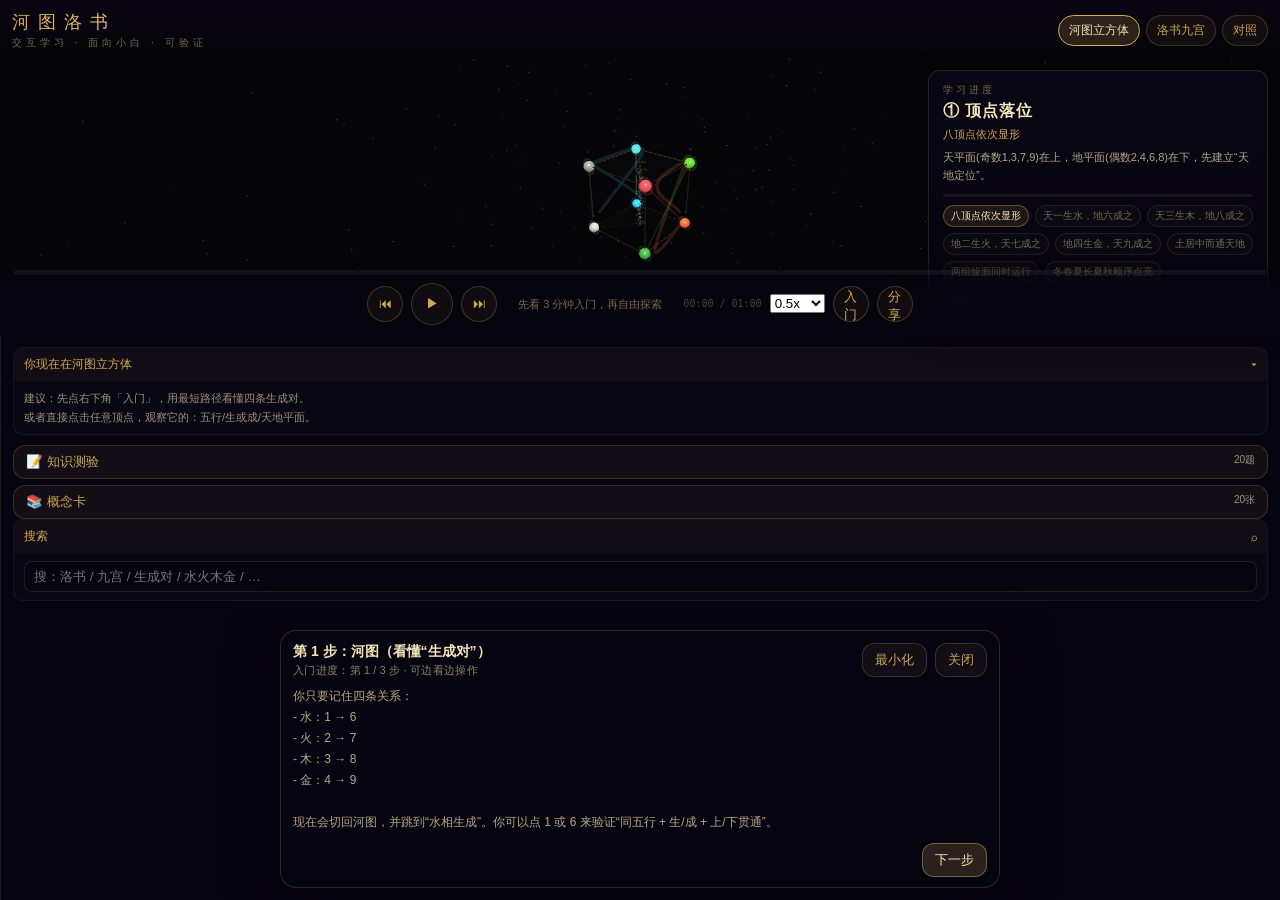
==== commit fd742335: "Upgrade to Hetu Luoshu learning app" ====
--- a/index.html
+++ b/index.html
@@ -1,910 +1,15 @@
-<!DOCTYPE html>
-<html lang="zh-CN">
-<head>
-<meta charset="UTF-8">
-<meta name="viewport" content="width=device-width, initial-scale=1.0">
-<meta name="description" content="河图立方体的三维交互可视化页面，结合八卦、五行、季节与数理映射，提供实验性 3D 展示与演化讲解。">
-<title>河图立方体 · 三维数理模型</title>
-<style>
-*{margin:0;padding:0;box-sizing:border-box}
-body{font-family:'Segoe UI','Microsoft YaHei',sans-serif;background:#050508;color:#e0d8c8;overflow-x:hidden;min-height:100vh}
-.hd{text-align:center;padding:16px 20px 10px;background:linear-gradient(180deg,rgba(10,5,20,.95)0%,transparent 100%);position:relative;z-index:10}
-.hd h1{font-size:26px;font-weight:200;letter-spacing:12px;background:linear-gradient(90deg,#d4a853,#f5e6b8,#d4a853);background-size:300% 100%;-webkit-background-clip:text;-webkit-text-fill-color:transparent;animation:tG 4s ease infinite}
-@keyframes tG{0%,100%{background-position:0%50%}50%{background-position:100%50%}}
-.sub{margin-top:3px;font-size:11px;color:#7a6848;letter-spacing:6px}
-.mc{display:flex;height:calc(100vh - 76px);position:relative}
-#cc{flex:1;position:relative;min-height:420px;cursor:grab}#cc:active{cursor:grabbing}canvas{display:block}
-.sp{width:340px;background:rgba(8,5,18,.94);border-left:1px solid rgba(212,168,83,.14);overflow-y:auto;padding:13px;z-index:5}
-.sp::-webkit-scrollbar{width:3px}.sp::-webkit-scrollbar-thumb{background:rgba(212,168,83,.22);border-radius:2px}
-.ps{margin-bottom:11px;background:rgba(255,255,255,.02);border-radius:9px;border:1px solid rgba(212,168,83,.07);overflow:hidden}
-.ph{padding:7px 11px;font-size:12.5px;font-weight:600;color:#d4a853;cursor:pointer;display:flex;justify-content:space-between;align-items:center;background:rgba(212,168,85,.04)}
-.ph:hover{background:rgba(212,168,83,.09)}.pc{padding:8px 11px;font-size:11.5px;line-height:1.7;color:#b0a078}.pc.hd{display:none}.pi{font-size:10px;color:#555}
-.ctls{display:flex;gap:4px;flex-wrap:wrap;padding:6px 11px 8px}
-.cb{padding:4px 9px;font-size:10.5px;border:1px solid rgba(212,168,83,.2);background:rgba(212,168,83,.05);color:#c9a855;border-radius:4px;cursor:pointer;transition:all .25s;font-family:inherit;white-space:nowrap}
-.cb:hover{background:rgba(212,168,83,.15);border-color:rgba(212,168,83,.38)}
-.cb.on{background:rgba(212,168,83,.18);border-color:#d4a853;color:#f0d890}
-.ab{padding:6px 11px 9px;border-bottom:1px solid rgba(212,168,83,.06)}
-.ar{display:flex;align-items:center;gap:6px;margin-bottom:4px}
-.pb{width:28px;height:28px;border-radius:50%;border:2px solid #d4a853;background:rgba(212,168,83,.08);color:#d4a853;font-size:12px;cursor:pointer;display:flex;align-items:center;justify-content:center;transition:all .25s;flex-shrink:0}
-.pb:hover{background:rgba(212,168,83,.2)}.pb.on{border-color:#f0d890;background:rgba(240,216,144,.18);color:#f0d890}
-.pl{flex:1;font-size:10.5px;color:#786848;text-align:left}
-.pw{height:3px;background:rgba(255,255,255,.05);border-radius:2px;cursor:pointer;overflow:hidden}.pf{height:100%;background:linear-gradient(90deg,#d4a853,#f5e6b8);border-radius:2px;width:0%}
-.sr{display:flex;justify-content:space-between;align-items:center;font-size:9.5px;color:#555;margin-top:3px}
-.sr select{background:rgba(15,10,28,.92);border:1px solid rgba(212,168,83,.16);color:#c9a855;padding:1px 4px;border-radius:3px;font-size:9.5px;outline:none}
-.vg{display:grid;grid-template-columns:1fr 1fr;gap:4px}
-.vc{padding:5px 7px;border-radius:5px;background:rgba(255,255,255,.03);border:1px solid transparent;cursor:pointer;transition:all .28s}
-.vc:hover{background:rgba(212,168,83,.08);border-color:rgba(212,168,83,.26);transform:translateY(-1px)}
-.vc.a{background:rgba(212,168,83,.14);border-color:rgba(212,168,83,.48);box-shadow:0 0 10px rgba(212,168,83,.1)}.vc.dm{opacity:.16}
-.vn{font-size:19px;font-weight:bold;line-height:1;display:inline-block}
-.vg2{font-size:13px;margin-left:2px}.vw{font-size:10px;opacity:.68;margin-top:1px}
-.e0 .vn{color:#4FC3F7}.e1 .vn{color:#FF7043}.e2 .vn{color:#66BB6A}.e3 .vn{color:#BDBDBD}.e4 .vn{color:#D4A853}
-.lr{display:flex;align-items:center;padding:2px 0;font-size:10.5px}
-.ld{width:7px;height:7px;border-radius:50%;margin-right:6px;flex-shrink:0}
-.fb{background:linear-gradient(135deg,rgba(212,168,83,.05),rgba(212,168,83,.02));border-radius:5px;padding:7px 9px;margin:4px 0;text-align:center;font-size:11.5px;letter-spacing:1px;color:#d4a853;border:1px dashed rgba(212,168,83,.15)}
-#io{position:absolute;top:10px;left:10px;max-width:270px;background:rgba(6,4,14,.96);border:1px solid rgba(212,168,83,.3);border-radius:9px;padding:11px 15px;font-size:11.5px;line-height:1.65;z-index:20;display:none;animation:fi .28s ease;box-shadow:0 8px 32px rgba(0,0,0,.5)}
-@keyframes fi{from{opacity:0;transform:translateY(-8px)}to{opacity:1;transform:translateY(0)}}
-.it{font-size:15px;font-weight:bold;color:#f0d890;margin-bottom:5px;display:flex;align-items:center;gap:6px}.ibn{font-size:26px;color:#d4a853}
-.ir{display:flex;justify-content:space-between;padding:2px 0;border-bottom:1px solid rgba(255,255,255,.04)}.il{color:#6a5838}.iv{color:#ddd;font-weight:500}
-.ci{position:absolute;top:6px;right:8px;color:#555;cursor:pointer;font-size:15px;line-height:1}.ci:hover{color:#888}
-#to{position:absolute;bottom:45px;left:50%;transform:translateX(-50%);max-width:440px;background:rgba(6,4,14,.94);border:1px solid rgba(212,168,83,.26);border-radius:9px;padding:11px 16px;z-index:19;text-align:center;display:none;animation:ti .32s ease;box-shadow:0 6px 26px rgba(0,0,0,.5)}
-@keyframes ti{from{opacity:0;transform:translateX(-50%) translateY(16px)}to{opacity:1;transform:translateX(-50%) translateY(0)}}
-.tt{font-size:13px;color:#f0d890;font-weight:600;margin-bottom:4px}.td{font-size:11px;color:#b0a078;line-height:1.6;margin-bottom:8px}
-.tn{display:flex;justify-content:center;gap:7px}
-.tb{padding:4px 13px;border:1px solid rgba(212,168,83,.26);background:rgba(212,168,83,.07);color:#c9a855;border-radius:4px;cursor:pointer;font-size:10.5px;transition:all .2s;font-family:inherit}.tb:hover{background:rgba(212,168,85,.2);border-color:#d4a853}
-.tds{display:flex;justify-content:center;gap:4px;margin-top:7px}
-.tdt{width:5px;height:5px;border-radius:50%;background:rgba(212,168,83,.16);transition:all .3s}.tdd{background:#d4a853;box-shadow:0 0 5px rgba(212,168,83,.36)}
-#ao{position:absolute;top:14px;right:14px;max-width:310px;background:linear-gradient(180deg,rgba(10,7,22,.96),rgba(6,4,14,.88));border:1px solid rgba(212,168,83,.18);border-radius:11px;padding:12px 14px 11px;z-index:18;box-shadow:0 10px 30px rgba(0,0,0,.4);backdrop-filter:blur(6px)}
-.ak{font-size:10px;letter-spacing:3px;color:#7a6848;margin-bottom:4px}
-.at{font-size:16px;color:#f0d890;font-weight:600;letter-spacing:1px}
-.al{margin-top:5px;font-size:11px;color:#d4a853}
-.ad{margin-top:6px;font-size:11px;line-height:1.65;color:#b6a686}
-.apb{display:flex;gap:5px;margin-top:10px}
-.apd{flex:1;height:3px;border-radius:2px;background:rgba(255,255,255,.06);overflow:hidden}
-.apf{height:100%;width:0%;background:linear-gradient(90deg,#d4a853,#f5e6b8);border-radius:2px;transition:width .18s linear}
-.aps{display:flex;gap:4px;flex-wrap:wrap;margin-top:8px}
-.apt{padding:2px 6px;border-radius:999px;border:1px solid rgba(212,168,83,.12);font-size:9px;color:#76684d;background:rgba(255,255,255,.02)}
-.apt.on{color:#f0d890;border-color:rgba(212,168,83,.35);background:rgba(212,168,83,.11);box-shadow:0 0 12px rgba(212,168,83,.08)}
-#ld{position:fixed;inset:0;background:#050508;display:flex;align-items:center;justify-content:center;z-index:9999;flex-direction:column;gap:10px}
-.lt{color:#d4a853;font-size:15px;letter-spacing:4px;animation:pul 1.5s infinite}
-.lb{width:160px;height:2px;background:rgba(212,168,83,.12);border-radius:1px;overflow:hidden}.lf{height:100%;background:linear-gradient(90deg,#d4a853,#f5e6b8);width:0%;animation:lfd 1.8s ease forwards}
-@keyframes pul{0%,100%{opacity:.35}50%{opacity:1}}@keyframes lfd{to{width:100%}}
-@media(max-width:900px){.mc{flex-direction:column}.sp{width:100%;max-height:42vh;border-left:none;border-top:1px solid rgba(212,168,83,.1)}#cc{min-height:54vh}#ao{top:auto;bottom:12px;right:12px;left:12px;max-width:none}}
-</style>
-</head>
-<body>
-
-<div id="ld"><div class="lt">载入河图立方体...</div><div class="lb"><div class="lf"></div></div></div>
-
-<div class="hd"><h1>河 图 立 方 体</h1><div class="sub">三维八卦数理模型 · 象数合一 · 演化演示</div></div>
-
-<div class="mc">
-<div id="cc"></div>
-<div id="io"><span class="ci" onclick="hideInfo()">✕</span><div class="it"><span class="ibn"></span><span class="gn"></span></div><div id="ib"></div></div>
-<div id="to"><div class="tt"></div><div class="td"></div><div class="tn"><button class="tb" id="tpv">← 上一步</button><button class="tb" id="tnx">下一步 →</button></div><div class="tds" id="tds"></div></div>
-<div id="ao"><div class="ak">演化阶段</div><div class="at">完整模型</div><div class="al">河图立方体已展开</div><div class="ad">当前显示完整状态。点击左侧播放按钮，可以从顶点落位开始按阶段观看整个演化过程。</div><div class="apb"><div class="apd"><div class="apf" id="apf"></div></div></div><div class="aps" id="aps"></div></div>
+<!doctype html>
+<html lang="zh-CN">
+  <head>
+    <meta charset="UTF-8" />
+    <meta name="viewport" content="width=device-width, initial-scale=1.0" />
+    <title>河图洛书 · 交互学习器</title>
+    <meta name="description" content="面向小白的河图洛书交互学习：河图立方体、洛书九宫、对照与教学。" />
+    <script type="module" crossorigin src="./assets/index-UtkUvGxl.js"></script>
+    <link rel="stylesheet" crossorigin href="./assets/index-COmTXZFF.css">
+  </head>
+  <body>
+    <div id="app"></div>
+  </body>
+</html>
 
-<div class="sp">
-
-<div class="ab">
-<div class="ar"><button class="pb" id="pbt" onclick="togPlay()">▶</button><span class="pl" id="plab">点击 ▶ 开始演化</span></div>
-<div class="pw" onclick="skP(event)"><div class="pf" id="pff"></div></div>
-<div class="sr"><span>速度<select onchange="chgSp(this.value)"><option value=".5">0.5x</option><option value="1" selected>1x</option><option value="1.5">1.5x</option><option value="2">2x</option><option value="3">3x</option></select></span><span><span id="tcu">00:00</span>/<span id="ttl">00:24</span></span></div>
-</div>
-
-<div class="ctls">
-<button class="cb on" id="btnFull" onclick="setVM('full',this)">🌐 完整</button>
-<button class="cb" id="btnHeaven" onclick="setVM('heaven',this)">⬆️ 天平面</button>
-<button class="cb" id="btnEarth" onclick="setVM('earth',this)">⬇️ 地平面</button>
-<button class="cb" id="btnTop" onclick="togTD(this)">🗺️ 俯视</button>
-<button class="cb" id="btnRotate" onclick="togAR(this)">🔄 自转</button>
-<button class="cb" onclick="rstCam()">🎯 复位</button>
-<button class="cb" onclick="focusNext()">🔍 聚焦</button>
-<button class="cb" onclick="startTut()">📖 讲解</button>
-</div>
-
-<div class="ps"><div class="ph" onclick="tgS(this)"><span>🔮 八顶点数理映射</span><span class="pi">−</span></div><div class="pc"><div class="vg" id="vg"></div></div></div>
-
-<div class="ps"><div class="ph" onclick="tgS(this)"><span>🌟 五行色系对照</span><span class="pi">−</span></div><div class="pc">
-<div class="lr"><span class="ld" style="background:#4fc3f7"></span>水 — 天一生 地六成 — 坎巽</div>
-<div class="lr"><span class="ld" style="background:#ff7043"></span>火 — 地二生 天七成 — 离震</div>
-<div class="lr"><span class="ld" style="background:#66bb6a"></span>木 — 天三生 地八成 — 乾兑</div>
-<div class="lr"><span class="ld" style="background:#bdbdbd"></span>金 — 地四生 天九成 — 坤艮</div>
-<div class="lr"><span class="ld" style="background:#d4a853"></span>土 — 天五生 地十成 ·居中轴</div>
-</div></div>
-
-<div class="ps"><div class="ph" onclick="tgS(this)"><span>📜 核心口诀</span><span class="pi">−</span></div><div class="pc">
-<div class="fb">天一生水，地六成之</div><div class="fb">地二生火，天七成之</div><div class="fb">天三生木，地八成之</div><div class="fb">地四生金，天九成之</div><div class="fb">天五生土，地十成之</div><p style="margin-top:4px;font-size:9.5px;color:#666;">出自《尚书·洪范》</p>
-</div></div>
-
-<div class="ps"><div class="ph" onclick="tgS(this)"><span>🔄 阴阳旋转面</span><span class="pi">−</span></div><div class="pc">
-<p style="color:#f0d890;margin-bottom:3px;font-size:11px">☀️ 阳面右旋顺时针</p><p style="font-size:9.5px;padding-left:4px;color:#bbb;">3乾→8兑→2震→7离→3 <span style="color:#776">| 阳爻神天 | 木→火</span></p>
-<p style="color:#8ec8ff;margin:6px 0 3px;font-size:11px">🌙 阴面左旋逆时针</p><p style="font-size:9.5px;padding-left:4px;color:#bbb;">9艮→6坎→4坤→1巽→9 <span style="color:#776">| 阴爻鬼地 | 金→水</span></p>
-</div></div>
-
-<div class="ps"><div class="ph" onclick="tgS(this)"><span>⚡ 鬼神生成关系</span><span class="pi">−</span></div><div class="pc">
-<p style="color:#f0d890;margin-bottom:2px;font-size:11px">神（阳气下沉 天→地）：</p><p style="font-size:9.5px;padding-left:4px;color:#ccc;">天1水→地6水神 · 天3木→地8木神 · 天5土→地10土神</p>
-<p style="color:#b8a898;margin:4px 0 2px;font-size:11px">鬼（阴气上升 地→天）：</p><p style="font-size:9.5px;padding-left:4px;color:#ccc;">地2火→天7火鬼 · 地4金→天9金鬼</p>
-<p style="margin-top:4px;font-size:9px;color:#556;border-top:1px solid rgba(255,255,255,.04);padding-top:3px;">「鬼神」=阴阳二气代称：神为阳气(生发)，鬼为阴气(收敛)</p>
-</div></div>
-
-<div class="ps"><div class="ph" onclick="tgS(this)"><span>📅 四季流转路径</span><span class="pi">−</span></div><div class="pc">
-<p style="font-size:9.5px;line-height:1.72;color:#aaa;">
-❄️冬：天1巽→天3乾 &nbsp; 🌱春：地8兑→地2震<br>🔥夏：天7离→天5中 &nbsp; 🌾长夏：地10中→地4坤<br>🍂秋：天9艮→天1巽 <span style="color:#776;font-size:8.5px;">|沿棱边闭环，时空一体</span></p>
-</div></div>
-
-<div class="ps"><div class="ph" onclick="tgS(this)"><span>🔢 天干与爻位编码</span><span class="pi">−</span></div><div class="pc">
-<p style="font-size:9.5px;line-height:1.78;color:#999;"><b style="color:#c9a855">天干：</b>甲乙木(3/8)丙丁火(2/7)戊己土(5/10)庚辛金(4/9)壬癸水(1/6)<br><b style="color:#c9a855">三爻上中下=天地·鬼神·阴阳：</b><br>乾☰天神阳 坤☷地鬼阴 震☳地鬼阳 巽☴天神阴<br>坎☵地神阴 离☲天鬼阳 兑☱地神阳 艮☶天鬼阴</p>
-</div></div>
-
-</div><!-- sp -->
-</div><!-- mc -->
-
-<!-- 本地随仓库分发的依赖：Three.js r128 -->
-<script src="three.min.js"></script>
-
-<script>
-// ===== 手写OrbitControls（零外部依赖）=====
-THREE.OrbitControls=function(object,domElement){
-  var scope=this;
-  this.object=object;
-  this.domElement=domElement||document;
-  this.enableDamping=true;
-  this.dampingFactor=0.06;
-  this.autoRotate=false;
-  this.autoRotateSpeed=0.6;
-  this.minDistance=4;
-  this.maxDistance=18;
-  this.target=new THREE.Vector3();
-  this.enabled=true;
-
-  var rotateStart=new THREE.Vector2(),rotateEnd=new THREE.Vector2(),rotateDelta=new THREE.Vector2();
-  var STATE={NONE:-1,ROTATE:0,DOLLY:1,PAN:2};
-  var state=STATE.NONE,scale=1;
-  var offset=new THREE.Vector3(),quaternion=new THREE.Quaternion();
-  var spherical=new THREE.Spherical(),sphericalDelta=new THREE.Spherical();
-  var panOffset=new THREE.Vector3();
-  var zoomChanged=false;
-
-  function getAutoRotationAngle(){return 2*Math.PI/60/60*scope.autoRotateSpeed;}
-  function rotateLeft(angle){sphericalDelta.theta-=angle;}
-  function rotateUp(angle){sphericalDelta.phi-=angle;}
-
-  var panLeft=function(){},panUp=function(){},v1=new THREE.Vector3();
-  (function(){
-    panLeft=function(distance){
-      v1.setFromMatrixColumn(object.matrix,0);v1.multiplyScalar(-distance);
-      panOffset.add(v1);
-    };
-    panUp=function(distance){
-      v1.setFromMatrixColumn(object.matrix,1);v1.multiplyScalar(distance);
-      panOffset.add(v1);
-    };
-  })();
-
-  function handleMouseDownRotate(e){rotateStart.set(e.clientX,e.clientY);}
-  function handleMouseDownPan(e){}
-
-  function handleMouseMoveRotate(e){
-    rotateEnd.set(e.clientX,e.clientY);
-    rotateDelta.subVectors(rotateEnd,rotateStart).multiplyScalar(Math.PI/180*scope.elementScale||0.5);
-    rotateLeft(rotateDelta.x);
-    rotateUp(rotateDelta.y);
-    rotateStart.copy(rotateEnd);
-  }
-
-  function handleMouseWheel(e){
-    if(e.deltaY<0){scale/=Math.pow(.95,8);}else{scale*=Math.pow(.95,8);}
-    zoomChanged=true;
-  }
-
-  function onMouseDown(e){
-    if(scope.enabled===false)return;
-    e.preventDefault();
-    if(e.button===0){
-      state=STATE.ROTATE;handleMouseDownRotate(e);
-    }else if(e.button===2){
-      state=STATE.PAN;handleMouseDownPan(e);
-    }
-    document.addEventListener('mousemove',onMouseMove,false);
-    document.addEventListener('mouseup',onMouseUp,false);
-  }
-  function onMouseMove(e){
-    if(scope.enabled===false)return;
-    e.preventDefault();
-    switch(state){
-      case STATE.ROTATE:handleMouseMoveRotate(e);break;
-      case STATE.PAN:break;
-    }
-  }
-  function onMouseUp(){
-    document.removeEventListener('mousemove',onMouseMove,false);
-    document.removeEventListener('mouseup',onMouseUp,false);
-    state=STATE.NONE;
-  }
-  function onMouseWheel(e){
-    if(scope.enabled===false)return;
-    e.preventDefault();handleMouseWheel(e);
-  }
-
-  // Touch support
-  function onTouchStart(e){
-    if(scope.enabled===false)return;
-    switch(e.touches.length){
-      case 1:state=STATE.ROTATE;rotateStart.set(e.touches[0].pageX,e.touches[0].pageY);break;
-      default:state=STATE.NONE;
-    }
-  }
-  function onTouchMove(e){
-    if(scope.enabled===false)return;
-    e.preventDefault();e.stopPropagation();
-    if(state===STATE.ROTATE&&e.touches.length===1){
-      var f={clientX:e.touches[0].pageX,clientY:e.touches[0].pageY};
-      rotateEnd.set(f.clientX,f.clientY);
-      rotateDelta.subVectors(rotateEnd,rotateStart).multiplyScalar(Math.PI/180*.5);
-      rotateLeft(rotateDelta.x);rotateUp(rotateDelta.y);
-      rotateStart.copy(rotateEnd);
-    }
-  }
-
-  this.domElement.addEventListener('contextmenu',function(e){e.preventDefault();});
-  this.domElement.addEventListener('mousedown',onMouseDown,false);
-  this.domElement.addEventListener('wheel',onMouseWheel,{passive:false});
-  this.domElement.addEventListener('touchstart',onTouchStart,false);
-  this.domElement.addEventListener('touchmove',onTouchMove,{passive:false});
-
-  this.update=function(){
-    var position=scope.object.position;
-    offset.copy(position).sub(scope.target);
-    offset.applyQuaternion(quaternion.copy(object.quaternion).invert());
-    spherical.setFromVector3(offset);
-
-    if(scope.autoRotate&&state===STATE.NONE){
-      rotateLeft(getAutoRotationAngle());
-    }
-
-    spherical.theta+=sphericalDelta.theta;
-    spherical.phi+=sphericalDelta.phi;
-    spherical.phi=Math.max(.01,Math.min(Math.PI-.01,spherical.phi));
-    spherical.radius*=scale;
-    spherical.radius=Math.max(scope.minDistance,Math.min(scope.maxDistance,spherical.radius));
-
-    scope.target.add(panOffset);
-
-    offset.setFromSpherical(spherical);
-    offset.applyQuaternion(object.quaternion);
-
-    position.copy(scope.target).add(offset);
-    object.lookAt(scope.target);
-
-    if(scope.enableDamping){
-      sphericalDelta.theta*=(1-this.dampingFactor);
-      sphericalDelta.phi*=(1-this.dampingFactor);
-      panOffset.multiplyScalar(1-this.dampingFactor);
-    }else{
-      sphericalDelta.set(0,0,0);
-      panOffset.set(0,0,0);
-    }
-    scale=1;
-
-    return true;
-  };
-
-  this.dispose=function(){
-    this.domElement.removeEventListener('mousedown',onMouseDown);
-    this.domElement.removeEventListener('wheel',onMouseWheel);
-    this.domElement.removeEventListener('touchstart',onTouchStart);
-    this.domElement.removeEventListener('touchmove',onTouchMove);
-  };
-};
-
-// ===== 全局错误处理 =====
-window.onerror=function(msg,url,line){
-  var ld=document.getElementById('ld');
-  if(ld)ld.innerHTML='<div style="text-align:center;padding:35px;color:#d4a853;"><h3 style="margin-bottom:10px;">⚠ 出错了</h3><p style="font-size:12px;color:#888;margin-bottom:14px;">'+String(msg)+'<br>行:'+line+'</p><button onclick="location.reload()" style="padding:7px 22px;background:rgba(212,168,83,.14);border:1px solid #d4a853;color:#d4a853;border-radius:5px;cursor:pointer;font-size:12px;">🔄 重试</button></div>';
-  return false;
-};
-
-function showBootError(msg){
-  var ld=document.getElementById('ld');
-  if(ld)ld.innerHTML='<div style="text-align:center;padding:34px;color:#d4a853;"><h3 style="margin-bottom:10px;">⚠ 无法初始化 3D 场景</h3><p style="font-size:12px;line-height:1.7;color:#9f937d;margin-bottom:14px;">'+msg+'</p><button onclick="location.reload()" style="padding:7px 22px;background:rgba(212,168,83,.14);border:1px solid #d4a853;color:#d4a853;border-radius:5px;cursor:pointer;font-size:12px;">🔄 重新尝试</button></div>';
-}
-
-// ===== 主初始化 =====
-function initApp(){
-  if(typeof THREE==='undefined'||!THREE.Scene){
-    document.getElementById('ld').innerHTML='<div style="text-align:center;color:#d4a853;padding:30px;"><h3>⏳ 正在加载引擎...</h3><p style="font-size:11px;color:#777;margin:10px 0;">Three.js尚未就绪</p><button onclick="location.reload()" style="padding:6px 18px;background:rgba(212,168,83,.12);border:1px solid #d4a853;color:#d4a853;border-radius:4px;cursor:pointer;">重试</button></div>';
-    setTimeout(initApp,800);
-    return;
-  }
-
-// ===================== 数据 =====================
-var VD=[
-{n:1,g:'巽',gs:'☴',w:'水',sc:'生',pl:'天',po:'东北',el:0,sg:'神',yy:'阴',xx:'风',se:'冬始',c:0x4FC3F7},
-{n:2,g:'震',gs:'☳',w:'火',sc:'生',pl:'地',po:'南',el:1,sg:'鬼',yy:'阳',xx:'雷',se:'春始',c:0xFF7043},
-{n:3,g:'乾',gs:'☰',w:'木',sc:'生',pl:'天',po:'东南',el:2,sg:'神',yy:'阳',xx:'天',se:'春终',c:0x66BB6A},
-{n:4,g:'坤',gs:'☷',w:'金',sc:'生',pl:'地',po:'西',el:3,sg:'鬼',yy:'阴',xx:'地',se:'秋终',c:0xBDBDBD},
-{n:6,g:'坎',gs:'☵',w:'水',sc:'成',pl:'地',po:'北',el:0,sg:'神',yy:'阴',xx:'水',se:'冬终',c:0x29B6F6},
-{n:7,g:'离',gs:'☲',w:'火',sc:'成',pl:'天',po:'西南',el:1,sg:'鬼',yy:'阳',xx:'火',se:'夏始',c:0xFF5722},
-{n:8,g:'兑',gs:'☱',w:'木',sc:'成',pl:'地',po:'东',el:2,sg:'神',yy:'阳',xx:'泽',se:'春盛',c:0x4CAF50},
-{n:9,g:'艮',gs:'☶',w:'金',sc:'成',pl:'天',po:'西北',el:3,sg:'鬼',yy:'阴',xx:'山',se:'秋始',c:0x9E9E9E}
-];
-var S=2;
-var VP={
- 1:new THREE.Vector3(-1,1,-1),3:new THREE.Vector3(1,1,-1),
- 7:new THREE.Vector3(1,1,1),9:new THREE.Vector3(-1,1,1),
- 2:new THREE.Vector3(1,-1,-1),4:new THREE.Vector3(-1,-1,1),
- 6:new THREE.Vector3(-1,-1,-1),8:new THREE.Vector3(1,-1,1)
-};
-var CH=new THREE.Vector3(0,S/2,0), CE=new THREE.Vector3(0,-S/2,0);
-var PRS=[{s:1,c:6,nm:'水',cl:0x4FC3F7},{s:3,c:8,nm:'木',cl:0x66BB6A},{s:2,c:7,nm:'火',cl:0xFF7043},{s:4,c:9,nm:'金',cl:0xBDBDBD}];
-var SRS=[
-  {a:1,b:3,nm:'冬启',cl:0x4FC3F7},
-  {a:8,b:2,nm:'春发',cl:0x66BB6A},
-  {a:7,b:'5',nm:'夏盛',cl:0xFF7043},
-  {a:'10',b:4,nm:'长夏',cl:0xD4A853},
-  {a:9,b:1,nm:'秋收',cl:0xBDBDBD}
-];
-var DUR=24;
-var PHASES=[
-  {id:'intro',from:0,to:3,title:'① 顶点落位',label:'八顶点依次显形',desc:'先看到数位骨架，再建立天平面与地平面的上下层级。',cam:{x:5.4,y:4.6,z:6.2,tx:0,ty:0,tz:0}},
-  {id:'water',from:3,to:5.8,title:'② 水相生成',label:'天一生水，地六成之',desc:'蓝色粒子沿 1→6 贯穿上下，先明确“生数到成数”的基本范式。',cam:{x:-4.8,y:3.2,z:-5.6,tx:-0.7,ty:-0.1,tz:-0.7}},
-  {id:'wood',from:5.8,to:8.6,title:'③ 木相生成',label:'天三生木，地八成之',desc:'镜头转向东南与正东方向，绿色流线强调木相从天位落到地位。',cam:{x:5.8,y:2.9,z:-4.9,tx:0.9,ty:-0.05,tz:-0.2}},
-  {id:'fire',from:8.6,to:11.4,title:'④ 火相生成',label:'地二生火，天七成之',desc:'红色粒子改为由下向上冲起，显出“地生而天成”的反向气机。',cam:{x:5.6,y:1.2,z:5.2,tx:0.95,ty:-0.2,tz:0.1}},
-  {id:'metal',from:11.4,to:14.2,title:'⑤ 金相生成',label:'地四生金，天九成之',desc:'银白流线斜贯西与西北，生成关系由下升上，更清楚地和水木区分。',cam:{x:-5.7,y:2.2,z:5.7,tx:-0.9,ty:-0.1,tz:0.5}},
-  {id:'axis',from:14.2,to:17.2,title:'⑥ 鬼神中轴',label:'土居中而通天地',desc:'中心轴开始显化。金色下沉为神，青色上升为鬼，5 与 10 成为全局枢纽。',cam:{x:0.2,y:6.9,z:4.2,tx:0,ty:0,tz:0}},
-  {id:'spin',from:17.2,to:20.4,title:'⑦ 阴阳旋面',label:'阳面右旋，阴面左旋',desc:'两组旋转管开始占据画面，观众能同时看到阳面外放与阴面回收。',cam:{x:6.8,y:3.6,z:0.6,tx:0,ty:0,tz:0}},
-  {id:'season',from:20.4,to:23.2,title:'⑧ 四时流转',label:'冬春夏长夏秋顺序点亮',desc:'五段季节路径依次显现，时间不再只是文字，而是绕着立方体实际流动。',cam:{x:4.6,y:6.1,z:4.8,tx:0,ty:0,tz:0}},
-  {id:'full',from:23.2,to:24,title:'⑨ 完整模型',label:'象数位时合而为一',desc:'最终回到整体视角，所有顶点、轴线、旋面与季节路径归并为完整结构。',cam:{x:5,y:4,z:6,tx:0,ty:0,tz:0}}
-];
-
-// ===================== 场景 =====================
-var ct=document.getElementById('cc');
-var scene=new THREE.Scene();
-scene.background=new THREE.Color(0x050508);
-var camera=new THREE.PerspectiveCamera(50,ct.clientWidth/ct.clientHeight,0.1,120);
-camera.position.set(5,4,6);
-if(!window.WebGLRenderingContext){
-  showBootError('当前环境不支持 WebGL。请改用支持硬件加速的现代浏览器打开此页面。');
-  return;
-}
-var renderer;
-try{
-  renderer=new THREE.WebGLRenderer({antialias:true,alpha:false,powerPreference:'high-performance'});
-}catch(err){
-  showBootError('浏览器已加载页面，但未能创建 WebGL 上下文。请检查显卡驱动、浏览器硬件加速设置，或尝试 Chrome / Edge / Safari 最新版本。');
-  console.error(err);
-  return;
-}
-renderer.setSize(ct.clientWidth,ct.clientHeight);
-renderer.setPixelRatio(Math.min(window.devicePixelRatio,2));
-ct.appendChild(renderer.domElement);
-var controls=new THREE.OrbitControls(camera,renderer.domElement);
-
-scene.add(new THREE.AmbientLight(0xffffff,.36));
-var dLight=new THREE.DirectionalLight(0xfff8e8,.65);dLight.position.set(5,8,5);scene.add(dLight);
-scene.add(new THREE.PointLight(0xd4a853,.45,25));
-
-// =========== 星空 ===========
-(function(){
-  var N=1500,geo=new THREE.BufferGeometry(),pos=new Float32Array(N*3),col=new Float32Array(N*3);
-  for(var i=0;i<N;i++){
-    var r=24+Math.random()*40,th=Math.random()*Math.PI*2,ph=Math.acos(2*Math.random()-1);
-    pos[i*3]=r*Math.sin(ph)*Math.cos(th);pos[i*3+1]=r*Math.sin(ph)*Math.sin(th);pos[i*3+2]=r*Math.cos(ph);
-    var b=.45+Math.random()*.55;col[i*3]=col[i*3+1]=col[i*3+2]=b;
-  }
-  geo.setAttribute('position',new THREE.BufferAttribute(pos,3));
-  geo.setAttribute('color',new THREE.BufferAttribute(col,3));
-  window._stars=new THREE.Points(geo,new THREE.PointsMaterial({size:.11,vertexColors:true,transparent:true,opacity:.6,sizeAttenuative:true,blending:THREE.AdditiveBlending}));
-  scene.add(window._stars);
-})();
-
-// =========== 立方体边框 ===========
-var edgeLines=new THREE.LineSegments(new THREE.EdgesGeometry(new THREE.BoxGeometry(S*1.01,S*1.01,S*1.01)),new THREE.LineBasicMaterial({color:0xd4a853,transparent:true,opacity:.15}));
-scene.add(edgeLines);
-
-(function(){// faces
-  function face(v1,v2,v3,v4,col,op){
-    var sh=new THREE.Shape();sh.moveTo(v1.x,v1.z);sh.lineTo(v2.x,v2.z);sh.lineTo(v3.x,v3.z);sh.lineTo(v4.x,v4.z);sh.closePath();
-    var m=new THREE.Mesh(new THREE.ShapeGeometry(sh),new THREE.MeshBasicMaterial({color:col,transparent:true,opacity:op,side:THREE.DoubleSide}));
-    m.rotation.x=-Math.PI/2;m.position.y=(v1.y+v2.y+v3.y+v4.y)/4;return m;
-  }
-  scene.add(face(VP[3],VP[8],VP[2],VP[7],0xff7043,.028));
-  scene.add(face(VP[4],VP[9],VP[1],VP[6],0x4fc3f7,.028));
-  scene.add(face(VP[1],VP[3],VP[7],VP[9],0xd4a853,.016));
-  scene.add(face(VP[6],VP[8],VP[2],VP[4],0xa08060,.016));
-})();
-
-// 中心轴
-var axisL=new THREE.Line(new THREE.BufferGeometry().setFromPoints([CH.clone(),CE.clone()]),new THREE.LineDashedMaterial({color:0xd4a853,dashSize:.08,gapSize:.06,transparent:true,opacity:.3}));
-axisL.computeLineDistances();scene.add(axisL);
-
-// Sprite
-function mkSprite(txt,col,sc){sc=sc||.7;var cv=document.createElement('canvas');cv.width=256;cv.height=128;var x=cv.getContext('2d');x.fillStyle='transparent';x.fillRect(0,0,256,128);x.fillStyle='#'+col.toString(16).padStart(6,'0');x.font='bold '+Math.round(28*sc)+'px "Microsoft YaHei",sans-serif';x.textAlign='center';x.textBaseline='middle';txt.split('\n').forEach(function(l,i){x.fillText(l,128,38+i*27*sc)});var sp=new THREE.Sprite(new THREE.SpriteMaterial({map:new THREE.CanvasTexture(cv),transparent:true}));sp.scale.set(.58*sc,.31*sc,1);return sp;}
-function getPointRef(k){return k==='5'?CH.clone():k==='10'?CE.clone():VP[k].clone().multiplyScalar(S/2);}
-var c5=mkSprite('5 土生\n(天中)',0xD4A853);c5.position.copy(CH);scene.add(c5);
-var c10=mkSprite('10 土成\n(地中)',0xB8956A);c10.position.copy(CE);scene.add(c10);
-
-// ============ 顶点球体 ============
-var vM={},vL={},vR={};
-for(var vi=0;vi<VD.length;vi++){
-  var d=VD[vi],p=VP[d.n].clone().multiplyScalar(S/2);
-  var sph=new THREE.Mesh(new THREE.SphereGeometry(.142,22,22),new THREE.MeshPhongMaterial({color:d.c,emissive:d.c,emissiveIntensity:.24,shininess:55,transparent:true,opacity:.9}));
-  sph.position.copy(p);sph.userData=d;sph.visible=false;scene.add(sph);vM[d.n]=sph;
-  var ring=new THREE.Mesh(new THREE.RingGeometry(.17,.23,26),new THREE.MeshBasicMaterial({color:d.c,transparent:true,opacity:.14,side:THREE.DoubleSide}));
-  ring.position.copy(p);ring.visible=false;scene.add(ring);vR[d.n]=ring;
-  var lb=mkSprite(d.n+d.gs,d.c,1.0);lb.position.copy(p).add(new THREE.Vector3(0,.32,0));lb.visible=false;scene.add(lb);vL[d.n]=lb;
-}
-
-// 连接线
-var connL={};
-for(var pi=0;pi<PRS.length;pi++){(function(pr){
-  var ln=new THREE.Line(new THREE.BufferGeometry().setFromPoints([getPointRef(pr.s),getPointRef(pr.c)]),new THREE.LineBasicMaterial({color:pr.cl,transparent:true,opacity:.13}));
-  ln._pd=pr;scene.add(ln);connL[pr.nm]=ln;
-})(PRS[pi]);}
-var seasonL=[];
-for(var sli=0;sli<SRS.length;sli++)(function(sr){
-  var ln=new THREE.Line(
-    new THREE.BufferGeometry().setFromPoints([getPointRef(sr.a),getPointRef(sr.b)]),
-    new THREE.LineDashedMaterial({color:sr.cl,dashSize:.1,gapSize:.08,transparent:true,opacity:.02})
-  );
-  ln.computeLineDistances();
-  ln._sd=sr;
-  scene.add(ln);
-  seasonL.push(ln);
-})(SRS[sli]);
-var seasonTags=[];
-for(var sti=0;sti<SRS.length;sti++)(function(sr){
-  var sp=mkSprite(sr.nm,sr.cl,.72),a=getPointRef(sr.a),b=getPointRef(sr.b),mid=a.clone().lerp(b,.5);
-  sp.position.copy(mid).add(new THREE.Vector3(0,.28,0));
-  sp.material.opacity=.02;
-  sp.visible=false;
-  scene.add(sp);
-  seasonTags.push(sp);
-})(SRS[sti]);
-
-// ============ 粒子 ============
-var partSys=[];
-for(var psi=0;psi<PRS.length;psi++){(function(pr,idx){
-  var n=48,geo=new THREE.BufferGeometry(),pa=new Float32Array(n*3),vel=new Float32Array(n*3),life=new Float32Array(n);
-  for(var j=0;j<n;j++)life[j]=0;
-  geo.setAttribute('position',new THREE.BufferAttribute(pa,3));
-  var pts=new THREE.Points(geo,new THREE.PointsMaterial({size:.05,color:pr.cl,transparent:true,opacity:.82,blending:THREE.AdditiveBlending,depthWrite:false}));
-  pts.visible=false;pts._d={vel:vel,life:life,pos:pa,count:n,sn:pr.s,cn:pr.c};partSys.push(pts);scene.add(pts);
-})(PRS[psi],psi);}
-
-// 垂直流
-(function(){
-  function mkVF(y1,y2,n,col){
-    var g=new THREE.BufferGeometry(),arr=new Float32Array(n*3);
-    for(var i=0;i<n;i++){arr[i*3]=(Math.random()-.5)*.2;arr[i*3+1]=y1+(y2>y1?1:-1)*Math.random()*Math.abs(y2-y1);arr[i*3+2]=(Math.random()-.5)*.2;}
-    g.setAttribute('position',new THREE.BufferAttribute(arr,3));return new THREE.Points(g,new THREE.PointsMaterial({size:.045,color:col,transparent:true,opacity:.56,blending:THREE.AdditiveBlending,depthWrite:false}));
-  }
-  window._sf=mkVF(CH.y,CE.y,40,0xD4A853);window._sf.visible=false;scene.add(window._sf);
-  window._gf=mkVF(CE.y,CH.y,40,0x64B5F6);window._gf.visible=false;scene.add(window._gf);
-})();
-
-// 旋转管
-(function(){
-  function mkTP(arr,col){
-    var pts=[];for(var i=0;i<arr.length;i++)pts.push(VP[arr[i]].clone().multiplyScalar(S/2));pts.push(pts[0].clone());
-    var m=new THREE.Mesh(new THREE.TubeGeometry(new THREE.CatmullRomCurve3(pts,true),48,.048,8,true),new THREE.MeshBasicMaterial({color:col,transparent:true,opacity:0}));m.visible=false;return m;
-  }
-  window._yh=mkTP([3,8,2,7],0xFF7043);window._yh.visible=false;scene.add(window._yh);
-  window._yh2=mkTP([9,6,4,1],0x4FC3F7);window._yh2.visible=false;scene.add(window._yh2);
-})();
-
-// ============ 状态 ============
-var st={playing:false,time:DUR,speed:1},focIdx=-1,isTD=false,tutOn=false,tutSt=-1,selN=null,hovM=null,lastT=Date.now(),curVM='full';
-
-var TUT=[{t:'欢迎进入河图立方体',d:'这是传统河图的三维立体化模型。\n接下来会按阶段带你看完整个生成过程。',phaseId:'intro'}];
-for(var pti=1;pti<PHASES.length;pti++){
-  TUT.push({t:PHASES[pti].title,d:PHASES[pti].desc+'\n重点：'+PHASES[pti].label,phaseId:PHASES[pti].id});
-}
-TUT.push({t:'交互指南',d:'操作提示：\n• 空格开始/暂停演化\n• 左右方向键按阶段前后跳转\n• 点击顶点查看详情\n• 「聚焦」可以逐对查看生成关系',phaseId:'full'});
-var hudEl={
-  title:document.querySelector('#ao .at'),
-  label:document.querySelector('#ao .al'),
-  desc:document.querySelector('#ao .ad'),
-  fill:document.getElementById('apf'),
-  chips:document.getElementById('aps'),
-  playBtn:document.getElementById('pbt'),
-  playLabel:document.getElementById('plab'),
-  playFill:document.getElementById('pff'),
-  timeCur:document.getElementById('tcu')
-};
-var btns={
-  full:document.getElementById('btnFull'),
-  heaven:document.getElementById('btnHeaven'),
-  earth:document.getElementById('btnEarth'),
-  top:document.getElementById('btnTop'),
-  rotate:document.getElementById('btnRotate')
-};
-var phaseChips=[];
-function ensurePhaseChips(){
-  if(!hudEl.chips||phaseChips.length)return;
-  hudEl.chips.innerHTML='';
-  for(var i=0;i<PHASES.length;i++){
-    var c=document.createElement('div');
-    c.className='apt';
-    c.textContent=PHASES[i].label;
-    hudEl.chips.appendChild(c);
-    phaseChips.push(c);
-  }
-}
-function getPhaseByTime(t){
-  for(var i=0;i<PHASES.length;i++){
-    if(t>=PHASES[i].from&&t<PHASES[i].to)return PHASES[i];
-  }
-  return PHASES[PHASES.length-1];
-}
-function phaseProgress(phase,t){
-  var span=Math.max(.001,phase.to-phase.from);
-  return Math.max(0,Math.min(1,(t-phase.from)/span));
-}
-function syncButtons(){
-  if(btns.full)btns.full.classList.toggle('on',curVM==='full');
-  if(btns.heaven)btns.heaven.classList.toggle('on',curVM==='heaven');
-  if(btns.earth)btns.earth.classList.toggle('on',curVM==='earth');
-  if(btns.top)btns.top.classList.toggle('on',isTD);
-  if(btns.rotate)btns.rotate.classList.toggle('on',controls.autoRotate);
-}
-function renderPhaseHud(t){
-  ensurePhaseChips();
-  var phase=!st.playing&&t>=DUR?PHASES[PHASES.length-1]:getPhaseByTime(t);
-  if(hudEl.title)hudEl.title.textContent=phase.title;
-  if(hudEl.label)hudEl.label.textContent=phase.label;
-  if(hudEl.desc)hudEl.desc.textContent=phase.desc;
-  if(hudEl.fill)hudEl.fill.style.width=(Math.max(0,Math.min(1,t/DUR))*100)+'%';
-  for(var i=0;i<phaseChips.length;i++)phaseChips[i].classList.toggle('on',PHASES[i]===phase);
-  return phase;
-}
-function phaseIndexById(id){
-  for(var i=0;i<PHASES.length;i++)if(PHASES[i].id===id)return i;
-  return PHASES.length-1;
-}
-function currentPhaseIndex(){
-  return phaseIndexById(getPhaseByTime(Math.min(st.time,DUR-.001)).id);
-}
-function syncPlayButton(){
-  hudEl.playBtn.textContent=st.playing?'⏸':'▶';
-  hudEl.playBtn.classList.toggle('on',st.playing);
-}
-function jumpToTime(t,keepPanel){
-  st.playing=false;
-  st.time=Math.max(0,Math.min(DUR,t));
-  syncPlayButton();
-  if(!keepPanel&&tutOn){document.getElementById('to').style.display='none';tutOn=false;tutSt=-1;}
-  updUI();
-}
-function jumpToPhase(id,keepPanel){
-  var phase=PHASES[phaseIndexById(id)],span=Math.max(.1,phase.to-phase.from),offset=Math.min(.42,span*.28);
-  curVM='full';
-  isTD=false;
-  syncButtons();
-  jumpToTime(Math.min(DUR,phase.from+offset),keepPanel);
-  easeCam({x:phase.cam.x,y:phase.cam.y,z:phase.cam.z,tx:phase.cam.tx,ty:phase.cam.ty,tz:phase.cam.tz},760);
-}
-function stepPhase(dir){
-  var idx=Math.max(0,Math.min(PHASES.length-1,currentPhaseIndex()+dir));
-  jumpToPhase(PHASES[idx].id,false);
-}
-function nodeBaseScale(num,ns){
-  var base=ns||1;
-  if(focIdx>=0){
-    var pr=PRS[focIdx];
-    base*=num===pr.s||num===pr.c?1.34:.52;
-  }else if(selN===num){
-    base*=1.34;
-  }else if(hovM&&hovM.userData&&hovM.userData.n===num){
-    base*=1.12;
-  }
-  return base;
-}
-
-// ============ 构建侧栏 ============
-var vgEl=document.getElementById('vg');
-for(var si=0;si<VD.length;si++)(function(i){
-  var d=VD[i],cd=document.createElement('div');
-  cd.className='vc e'+d.el;cd.dataset.n=d.n;
-  cd.innerHTML='<div><span class="vn">'+d.n+'</span><span class="vg2">'+d.g+d.gs+'</span></div><div class="vw">'+d.w+'('+d.sc+') '+(d.pl==='天'?'<span style="color:#f0d890">'+d.pl+'</span>':'<span style="color:#8ec8ff">'+d.pl+'</span>')+d.po+'</div>';
-  cd.onclick=function(){selV(d.n);};vgEl.appendChild(cd);
-})(si);
-
-// ============ 选择 ============
-window.selV=function(num){
-  if(focIdx>=0)return;selN=num;
-  document.querySelectorAll('.vc').forEach(function(c){c.classList.toggle('a',parseInt(c.dataset.n)===num);});
-  var d=null;for(var di=0;di<VD.length;di++){if(VD[di].n===num){d=VD[di];break;}}if(!d)return;
-  var o=document.getElementById('io');
-  o.querySelector('.ibn').textContent=num+' '+d.gs;o.querySelector('.gn').textContent=d.g;
-  o.querySelector('#ib').innerHTML='<div class="ir"><span class="il">五行</span><span class="iv">'+d.w+'('+d.sc+'数)</span></div><div class="ir"><span class="il">天地</span><span class="iv">'+d.pl+'平面('+(d.pl==='天'?'奇':'偶')+')</span></div><div class="ir"><span class="il">鬼神</span><span class="iv">'+d.sg+'</span></div><div class="ir"><span class="il">阴阳</span><span class="iv">'+d.yy+'</span></div><div class="ir"><span class="il">方位</span><span class="iv">'+d.po+'</span></div><div class="ir"><span class="il">季节</span><span class="iv">'+(d.se||'—')+'</span></div><div class="ir"><span class="il">卦象</span><span class="iv">'+d.xx+'('+d.g+')</span></div><div style="margin-top:6px;padding:6px;background:rgba(212,168,83,.04);border-radius:4px;font-size:10.5px;color:#c0b098;">💡 '+d.g+'为'+d.xx+'</div>';
-  o.style.display='block';
-  Object.keys(vM).forEach(function(k){vM[k].scale.setScalar(1);vM[k].material.emissiveIntensity=.24;});
-  if(vM[num]){vM[num].visible=true;vM[num]._cs=1;vM[num].scale.setScalar(1.38);vM[num].material.emissiveIntensity=.54;}
-  if(vL[num]){vL[num].visible=true;vL[num].material.opacity=1;}
-  if(vR[num]){vR[num].visible=true;vR[num].material.opacity=.24;}
-};
-window.hideInfo=function(){document.getElementById('io').style.display='none';document.querySelectorAll('.vc').forEach(function(c){c.classList.remove('a');});selN=null;Object.keys(vM).forEach(function(k){vM[k].material.emissiveIntensity=.24;});};
-
-// ============ 视图控制 ============
-window.tgS=function(h){var c=h.nextElementSibling,i=h.querySelector('.pi');c.classList.toggle('hd');i.textContent=c.classList.contains('hd')?'+':'−';};
-window.setVM=function(m,b){curVM=m||'full';isTD=false;syncButtons();easeCam(m==='heaven'?{x:0,y:7,z:.1,tx:0,ty:.75,tz:0}:m==='earth'?{x:0,y:-7,z:.1,tx:0,ty:-.75,tz:0}:{x:5,y:4,z:6,tx:0,ty:0,tz:0},800);};
-window.togTD=function(){isTD=!isTD;syncButtons();easeCam(isTD?{x:0,y:12,z:.1,tx:0,ty:0,tz:0}:{x:5,y:4,z:6,tx:0,ty:0,tz:0},800);};
-window.togAR=function(){controls.autoRotate=!controls.autoRotate;syncButtons();};
-window.rstCam=function(){curVM='full';isTD=false;controls.autoRotate=false;syncButtons();easeCam({x:5,y:4,z:6,tx:0,ty:0,tz:0},800);};
-function easeCam(tgt,ms){
-  var s={x:camera.position.x,y:camera.position.y,z:camera.position.z,tx:controls.target.x,ty:controls.target.y,tz:controls.target.z},t0=Date.now();
-  (function u(){
-    var p=Math.min((Date.now()-t0)/ms,1),e=p<.5?2*p*p:1-Math.pow(-2*p+2,2)/2;
-    camera.position.x=s.x+(tgt.x-s.x)*e;
-    camera.position.y=s.y+(tgt.y-s.y)*e;
-    camera.position.z=s.z+(tgt.z-s.z)*e;
-    controls.target.x=s.tx+((tgt.tx||0)-s.tx)*e;
-    controls.target.y=s.ty+((tgt.ty||0)-s.ty)*e;
-    controls.target.z=s.tz+((tgt.tz||0)-s.tz)*e;
-    if(p<1)setTimeout(u,10);
-  })();
-}
-
-// ============ 动画控制 ============
-window.togPlay=function(){
-  if(tutOn)endTut(true);
-  if(st.time>=DUR)st.time=0;
-  st.playing=!st.playing;
-  syncPlayButton();
-  updUI();
-};
-window.chgSp=function(v){st.speed=parseFloat(v);};
-window.skP=function(e){if(!e)return;var r=document.querySelector('.pw').getBoundingClientRect();jumpToTime(Math.max(0,Math.min(1,(e.clientX-r.left)/r.width))*DUR,false);};
-function fmtT(s){return String(Math.floor(s/60)).padStart(2,'0')+':'+String(Math.floor(s%60)).padStart(2,'0');}
-function updUI(){
-  var t=st.time,phase=renderPhaseHud(t);
-  hudEl.playLabel.textContent=!st.playing&&t>=DUR?'完整模型已展开 · 点击 ▶ 重播演化':phase.title+' · '+phase.label;
-  hudEl.playFill.style.width=((t/DUR)*100)+'%';
-  hudEl.timeCur.textContent=fmtT(t);
-  return phase;
-}
-
-// ============ 聚焦 ============
-window.focusNext=function(){curVM='full';isTD=false;syncButtons();focIdx=(focIdx+1)%PRS.length;applyFocus(PRS[focIdx]);};
-function clrFocus(){focIdx=-1;
-  for(var ki=0;ki<VD.length;ki++){var d=VD[ki];vM[d.n].visible=true;vM[d.n].material.opacity=.9;vM[d.n].material.emissiveIntensity=.24;vM[d.n].scale.setScalar(1);vL[d.n].visible=true;vL[d.n].material.opacity=1;if(vR[d.n]){vR[d.n].material.opacity=.14;vR[d.n].visible=true;}}
-  Object.keys(connL).forEach(function(k){connL[k].material.opacity=.13;});for(var s=0;s<seasonL.length;s++)seasonL[s].material.opacity=.02;document.querySelectorAll('.vc').forEach(function(c){c.classList.remove('dm');});}
-function applyFocus(pr){
-  for(var fi=0;fi<VD.length;fi++){var d=VD[fi],ok=(d.n===pr.s||d.n===pr.c);
-    vM[d.n].visible=true;vM[d.n].material.opacity=ok ? .9 : .06;vM[d.n].material.emissiveIntensity=ok ? .54 : .04;vM[d.n].scale.setScalar(ok ? 1.42 : .5);
-    vL[d.n].visible=true;vL[d.n].material.opacity=ok ? 1 : .06;if(vR[d.n]){vR[d.n].visible=ok;vR[d.n].material.opacity=ok ? .3 : .02;}}
-  Object.keys(connL).forEach(function(k){connL[k].material.opacity=k===pr.nm ? .38 : .03;});document.querySelectorAll('.vc').forEach(function(c){var nn=parseInt(c.dataset.n);c.classList.toggle('dm',nn!==pr.s&&nn!==pr.c);});}
-
-// ============ 讲解 ============
-window.startTut=function(){tutOn=true;tutSt=0;curVM='full';isTD=false;syncButtons();showTS();document.getElementById('to').style.display='block';};
-function showTS(){
-  if(tutSt<0||tutSt>=TUT.length){endTut();return;}
-  var s=TUT[tutSt];
-  if(s.phaseId)jumpToPhase(s.phaseId,true);
-  document.querySelector('.tt').textContent=s.t;
-  document.querySelector('.td').innerText=s.d;
-  document.getElementById('tpv').style.visibility=tutSt<=0?'hidden':'visible';
-  document.getElementById('tnx').textContent=tutSt>=TUT.length-1?'完成':'下一步 →';
-  var dc=document.getElementById('tds');
-  dc.innerHTML='';
-  for(var ti=0;ti<TUT.length;ti++){
-    var dd=document.createElement('div');
-    dd.className='tdt'+(ti===tutSt?' tdd':'');
-    dc.appendChild(dd);
-  }
-}
-document.getElementById('tpv').onclick=function(){if(tutSt>0){tutSt--;showTS();}};
-document.getElementById('tnx').onclick=function(){if(tutSt<TUT.length-1){tutSt++;showTS();}else{endTut();}};
-function endTut(keepTime){tutOn=false;tutSt=-1;document.getElementById('to').style.display='none';if(!keepTime)clrFocus();}
-window.addEventListener('keydown',function(e){
-  var tg=e.target&&e.target.tagName;
-  if(tg==='INPUT'||tg==='TEXTAREA'||tg==='SELECT')return;
-  if(e.code==='Space'){e.preventDefault();togPlay();}
-  else if(e.code==='ArrowRight'){e.preventDefault();if(tutOn){if(tutSt<TUT.length-1){tutSt++;showTS();}}else stepPhase(1);}
-  else if(e.code==='ArrowLeft'){e.preventDefault();if(tutOn){if(tutSt>0){tutSt--;showTS();}}else stepPhase(-1);}
-  else if(e.code==='KeyT'){e.preventDefault();startTut();}
-});
-
-function nodeInViewMode(d){
-  if(curVM==='heaven')return d.pl==='天';
-  if(curVM==='earth')return d.pl==='地';
-  return true;
-}
-function highlightNodes(a,b,intensity){
-  for(var i=0;i<VD.length;i++){
-    var n=VD[i].n;
-    if(n===a||n===b){
-      vM[n].material.emissiveIntensity=Math.max(vM[n].material.emissiveIntensity,.24+intensity*.42);
-      if(vR[n]){
-        vR[n].visible=true;
-        vR[n].material.opacity=Math.max(vR[n].material.opacity,.14+intensity*.3);
-        vR[n].scale.setScalar(1.05+intensity*.16);
-      }
-      if(vL[n]){
-        vL[n].visible=true;
-        vL[n].material.opacity=Math.max(vL[n].material.opacity,.72+intensity*.28);
-      }
-    }
-  }
-}
-function animatePairFlow(ps,p1,p2,dt,intensity){
-  var dd=ps._d,arr=dd.pos;
-  ps.visible=intensity>.02;
-  if(!ps.visible)return;
-  for(var i=0;i<dd.count;i++){
-    dd.life[i]-=dt*(.85+Math.random()*.25);
-    if(dd.life[i]<=0){
-      arr[i*3]=p1.x+(Math.random()-.5)*.05;
-      arr[i*3+1]=p1.y+(Math.random()-.5)*.05;
-      arr[i*3+2]=p1.z+(Math.random()-.5)*.05;
-      dd.vel[i*3]=(p2.x-p1.x)*(.9+Math.random()*.18);
-      dd.vel[i*3+1]=(p2.y-p1.y)*(.9+Math.random()*.18);
-      dd.vel[i*3+2]=(p2.z-p1.z)*(.9+Math.random()*.18);
-      dd.life[i]=.95+Math.random()*.35;
-    }else{
-      arr[i*3]+=dd.vel[i*3]*dt;
-      arr[i*3+1]+=dd.vel[i*3+1]*dt;
-      arr[i*3+2]+=dd.vel[i*3+2]*dt;
-      var wob=1-dd.life[i]/1.3;
-      arr[i*3]+=(Math.sin(wob*8+i*.7))*0.003;
-      arr[i*3+2]+=(Math.cos(wob*8+i*.7))*0.003;
-    }
-  }
-  ps.geometry.attributes.position.needsUpdate=true;
-  ps.material.opacity=.18+intensity*.68;
-}
-function guideCameraTo(phase,dt){
-  if(!st.playing||!phase||isTD||focIdx>=0||tutOn)return;
-  var cp=phase.cam;
-  camera.position.x+=(cp.x-camera.position.x)*Math.min(dt*1.9,1);
-  camera.position.y+=(cp.y-camera.position.y)*Math.min(dt*1.9,1);
-  camera.position.z+=(cp.z-camera.position.z)*Math.min(dt*1.9,1);
-  controls.target.x+=(cp.tx-controls.target.x)*Math.min(dt*2.1,1);
-  controls.target.y+=(cp.ty-controls.target.y)*Math.min(dt*2.1,1);
-  controls.target.z+=(cp.tz-controls.target.z)*Math.min(dt*2.1,1);
-}
-
-// ============ 射线拾取 ============
-var raycaster=new THREE.Raycaster(),mouseV=new THREE.Vector2();
-renderer.domElement.addEventListener('mousemove',function(e){var r=renderer.domElement.getBoundingClientRect();mouseV.x=((e.clientX-r.left)/r.width)*2-1;mouseV.y=-((e.clientY-r.top)/r.height)*2+1;});
-renderer.domElement.addEventListener('click',function(){if(hovM&&hovM.userData.n&&!tutOn&&focIdx<0)selV(hovM.userData.n);});
-
-// ============ 动画更新 ============
-function updateAnim(dt){
-  var t=st.time;
-  if(st.playing&&!tutOn){
-    t+=dt*st.speed;
-    if(t>=DUR){
-      t=DUR;
-      st.playing=false;
-      hudEl.playBtn.textContent='▶';
-      hudEl.playBtn.classList.remove('on');
-    }
-    st.time=t;
-  }
-  var phase=updUI();
-  guideCameraTo(phase,dt);
-  var ep=Math.min(t/3,1);
-  var pulse=1+.026*Math.sin(Date.now()*.0015);
-  for(var ei=0;ei<VD.length;ei++){var ed=VD[ei];
-    var tgt=ep>(ei+1)/8?1:0,cs=vM[ed.n]._cs||0,ns=cs+(tgt-cs)*Math.min(dt*4,1);vM[ed.n]._cs=ns;
-    if(ns>.001&&nodeInViewMode(ed)){
-      var sc=nodeBaseScale(ed.n,Math.max(ns,.92))*pulse;
-      vM[ed.n].visible=true;
-      vM[ed.n].scale.setScalar(sc);
-      vM[ed.n].material.opacity=focIdx>=0&&ed.n!==PRS[focIdx].s&&ed.n!==PRS[focIdx].c?.08:.92;
-      vM[ed.n].material.emissiveIntensity=selN===ed.n?.54:.24;
-      vL[ed.n].visible=true;
-      vL[ed.n].material.opacity=Math.max(ns,.86);
-      if(vR[ed.n]){
-        vR[ed.n].visible=ns>.2;
-        vR[ed.n].material.opacity=.1+ns*.06;
-        vR[ed.n].scale.setScalar(1+.05*Math.sin(Date.now()*.002+ed.n));
-      }
-    }else{
-      vM[ed.n].visible=false;
-      vL[ed.n].visible=false;
-      if(vR[ed.n])vR[ed.n].visible=false;
-    }
-  }
-  c5.visible=t>1.2&&curVM!=='earth';c10.visible=t>1.2&&curVM!=='heaven';
-  c5.material.opacity=.82;c10.material.opacity=.76;
-  var pairMap={water:0,wood:1,fire:2,metal:3};
-  var activePairIdx=pairMap.hasOwnProperty(phase.id)?pairMap[phase.id]:-1;
-  for(var pxi=0;pxi<partSys.length;pxi++){
-    var ps=partSys[pxi],pr=PRS[pxi],intensity=0;
-    if(activePairIdx===pxi)intensity=.35+.65*phaseProgress(phase,t);
-    animatePairFlow(ps,getPointRef(pr.s),getPointRef(pr.c),dt,intensity);
-    if(focIdx<0)connL[pr.nm].material.opacity=activePairIdx===pxi?.18+intensity*.55:(phase.id==='full'?.13:.045);
-    if(activePairIdx===pxi)highlightNodes(pr.s,pr.c,intensity);
-  }
-
-  var axisIntensity=phase.id==='axis'?.25+.75*phaseProgress(phase,t):phase.id==='full'?.18:0;
-  window._sf.visible=axisIntensity>.03;window._gf.visible=axisIntensity>.03;
-  if(window._sf.visible){
-    var sa=window._sf.geometry.attributes.position.array;
-    for(var sii=0;sii<sa.length/3;sii++){
-      sa[sii*3+1]-=dt*(.55+axisIntensity*.75);
-      sa[sii*3]+=(Math.sin(Date.now()*.002+sii))*0.0016;
-      sa[sii*3+2]+=(Math.cos(Date.now()*.002+sii))*0.0016;
-      if(sa[sii*3+1]<CE.y+.08)sa[sii*3+1]=CH.y-.08+(Math.random()-.5)*.04;
-    }
-    window._sf.geometry.attributes.position.needsUpdate=true;
-    window._sf.material.opacity=.12+axisIntensity*.48;
-  }
-  if(window._gf.visible){
-    var ga=window._gf.geometry.attributes.position.array;
-    for(var gii=0;gii<ga.length/3;gii++){
-      ga[gii*3+1]+=dt*(.52+axisIntensity*.72);
-      ga[gii*3]+=(Math.sin(Date.now()*.0024+gii))*0.0014;
-      ga[gii*3+2]+=(Math.cos(Date.now()*.0024+gii))*0.0014;
-      if(ga[gii*3+1]>CH.y-.08)ga[gii*3+1]=CE.y+.08+(Math.random()-.5)*.04;
-    }
-    window._gf.geometry.attributes.position.needsUpdate=true;
-    window._gf.material.opacity=.1+axisIntensity*.42;
-  }
-  if(axisIntensity>.04){highlightNodes(1,6,axisIntensity*.35);highlightNodes(3,8,axisIntensity*.35);c5.material.opacity=.85;c10.material.opacity=.8;}
-
-  var spinIntensity=phase.id==='spin'?.28+.72*phaseProgress(phase,t):phase.id==='full'?.18:0;
-  window._yh.visible=spinIntensity>.02;window._yh2.visible=spinIntensity>.02;
-  if(window._yh.visible){
-    window._yh.material.opacity=.08+spinIntensity*.42;
-    window._yh.rotation.y+=dt*(.36+spinIntensity*.6);
-    highlightNodes(3,7,spinIntensity*.42);highlightNodes(8,2,spinIntensity*.42);
-  }
-  if(window._yh2.visible){
-    window._yh2.material.opacity=.07+spinIntensity*.38;
-    window._yh2.rotation.y-=dt*(.34+spinIntensity*.58);
-    highlightNodes(9,1,spinIntensity*.4);highlightNodes(6,4,spinIntensity*.4);
-  }
-
-  var seasonIntensity=phase.id==='season'?.25+.75*phaseProgress(phase,t):phase.id==='full'?.14:0;
-  for(var si=0;si<seasonL.length;si++){
-    var local=Math.max(0,Math.min(1,phase.id==='season'?(phaseProgress(phase,t)*seasonL.length-si):0));
-    seasonL[si].material.opacity=phase.id==='season'?.04+local*.58:(phase.id==='full'?.04+seasonIntensity*.12:.02);
-    if(seasonTags[si]){
-      seasonTags[si].visible=phase.id==='season'||phase.id==='full'||tutOn&&TUT[tutSt]&&TUT[tutSt].phaseId==='season';
-      seasonTags[si].material.opacity=phase.id==='season'?.08+local*.92:(phase.id==='full'?.18:.02);
-    }
-  }
-  if(phase.id==='season'){
-    var activeSeg=Math.min(seasonL.length-1,Math.floor(phaseProgress(phase,t)*seasonL.length));
-    var seg=seasonL[activeSeg]._sd;
-    if(seg.a==='5'||seg.b==='5')c5.material.opacity=.96;
-    if(seg.a==='10'||seg.b==='10')c10.material.opacity=.93;
-    if(typeof seg.a==='number'&&typeof seg.b==='number')highlightNodes(seg.a,seg.b,.55);
-  }
-
-  edgeLines.material.opacity=.126+.038*Math.sin(Date.now()*.00058);
-  if(window._stars){window._stars.rotation.y+=dt*.0073;window._stars.rotation.x+=dt*.002;}
-}
-
-// ============ 渲染循环 ============
-function animate(){
-  requestAnimationFrame(animate);
-  var now=Date.now(),dt=Math.min((now-lastT)/1000,.1);lastT=now;controls.update();
-  raycaster.setFromCamera(mouseV,camera);var ms=[];var vk=Object.keys(vM);for(var hi=0;hi<vk.length;hi++)if(vM[vk[hi]].visible)ms.push(vM[vk[hi]]);
-  var hits=raycaster.intersectObjects(ms);
-  if(hits.length>0){var ht=hits[0].object;if(hovM!==ht){hovM=ht;renderer.domElement.style.cursor='pointer';}}
-  else{if(hovM){hovM=null;renderer.domElement.style.cursor='grab';}}
-  var vlKeys=Object.keys(vL);for(var li=0;li<vlKeys.length;li++)vL[vlKeys[li]].quaternion.copy(camera.quaternion);
-  c5.quaternion.copy(camera.quaternion);c10.quaternion.copy(camera.quaternion);
-  for(var sti=0;sti<seasonTags.length;sti++)seasonTags[sti].quaternion.copy(camera.quaternion);
-  updateAnim(dt);renderer.render(scene,camera);
-}
-animate();
-syncButtons();syncPlayButton();renderPhaseHud(st.time);
-
-// ============ 窗口调整 ============
-window.addEventListener('resize',function(){camera.aspect=ct.clientWidth/ct.clientHeight;camera.updateProjectionMatrix();renderer.setSize(ct.clientWidth,ct.clientHeight);});
-
-// ============ 加载完成 ============
-setTimeout(function(){var ld=document.getElementById('ld');if(ld){ld.style.opacity='0';setTimeout(function(){var l=document.getElementById('ld');if(l)l.style.display='none';},400);}},1700);
-}
-
-// 启动
-initApp();
-</script>
-</body>
-</html>
--- a/assets/index-COmTXZFF.css
+++ b/assets/index-COmTXZFF.css
@@ -0,0 +1 @@
+:root{--bg:#050508;--fg:#e0d8c8;--muted:#7a6848;--gold:#d4a853;--gold2:#f5e6b8;--panel:rgba(8,5,18,.96);--border:rgba(212,168,83,.18)}*{box-sizing:border-box}html,body{height:100%}body{margin:0;font-family:-apple-system,BlinkMacSystemFont,Segoe UI,Microsoft YaHei,sans-serif;background:var(--bg);color:var(--fg);overflow:hidden}button,select,input{font-family:inherit}.app{position:fixed;inset:0;display:flex;flex-direction:column}.topbar{display:flex;align-items:center;justify-content:space-between;padding:10px 12px 8px;background:linear-gradient(180deg,rgba(10,5,20,.95) 0%,transparent 100%);z-index:10}.brand{display:flex;flex-direction:column;gap:2px;pointer-events:none}.brandTitle{font-size:18px;font-weight:200;letter-spacing:8px;background:linear-gradient(90deg,var(--gold),var(--gold2),var(--gold));background-size:300% 100%;-webkit-background-clip:text;-webkit-text-fill-color:transparent;animation:titleGlow 4s ease infinite}@keyframes titleGlow{0%,to{background-position:0% 50%}50%{background-position:100% 50%}}.brandSub{font-size:10px;color:var(--muted);letter-spacing:4px}.seg{display:flex;gap:6px}.segBtn{padding:6px 10px;border-radius:999px;border:1px solid rgba(212,168,83,.22);background:#d4a8530f;color:#c9a855;font-size:12px;cursor:pointer;transition:all .2s}.segBtn:hover{background:#d4a85324;border-color:#d4a85359}.segBtn.on{background:#d4a8532e;border-color:var(--gold);color:var(--gold2)}.main{position:relative;flex:1;display:grid;grid-template-columns:1fr}.main.compare{grid-template-columns:1fr 360px}.canvasHost{position:relative;min-height:0}#cc{position:absolute;inset:0}canvas{display:block}.stage2d{position:absolute;inset:0;display:flex;align-items:center;justify-content:center;z-index:16;pointer-events:none}.stage2dCard{pointer-events:auto;width:min(520px,92vw);background:#080512eb;border:1px solid rgba(212,168,83,.18);border-radius:14px;padding:14px;box-shadow:0 12px 40px #0000008c;-webkit-backdrop-filter:blur(8px);backdrop-filter:blur(8px)}.stage2dTitle{font-size:14px;color:var(--gold2);font-weight:700;margin-bottom:6px}.stage2dHint{font-size:11px;color:#9f937d;line-height:1.6;margin-bottom:10px;white-space:pre-line}.stage2dGrid{pointer-events:auto}.rightPanel{border-left:1px solid rgba(212,168,83,.12);background:var(--panel);z-index:5;overflow:auto;padding:12px}.rightPanel::-webkit-scrollbar{width:3px}.rightPanel::-webkit-scrollbar-thumb{background:#d4a8532e;border-radius:2px}.panelSection{margin-bottom:10px;border:1px solid rgba(212,168,83,.08);border-radius:10px;overflow:hidden;background:#ffffff04}.panelHd{display:flex;justify-content:space-between;align-items:center;cursor:pointer;padding:8px 10px;font-size:12px;color:var(--gold);background:#d4a85308}.panelBd{padding:8px 10px;font-size:11px;line-height:1.7;color:#a09078}.collapsed{display:none}.search{display:flex;gap:8px;align-items:center;padding:8px 10px}.search input{width:100%;padding:7px 9px;border-radius:8px;border:1px solid rgba(212,168,83,.14);background:#06040ebf;color:var(--fg);outline:none}.search input:focus{border-color:#d4a85359}.chipRow{display:flex;flex-wrap:wrap;gap:6px}.chip{padding:3px 7px;border-radius:999px;border:1px solid rgba(212,168,83,.12);background:#ffffff05;font-size:10px;color:#76684d}.chip.on{color:var(--gold2);border-color:#d4a85359;background:#d4a8531c}.hud{position:absolute;right:12px;top:12px;max-width:340px;background:linear-gradient(180deg,#0a0716f5,#06040ee0);border:1px solid rgba(212,168,83,.18);border-radius:12px;padding:12px 14px 11px;box-shadow:0 10px 30px #0006;-webkit-backdrop-filter:blur(6px);backdrop-filter:blur(6px);z-index:12}.hudK{font-size:10px;letter-spacing:3px;color:var(--muted);margin-bottom:4px}.hudT{font-size:16px;color:var(--gold2);font-weight:600;letter-spacing:1px}.hudL{margin-top:5px;font-size:11px;color:var(--gold)}.hudD{margin-top:6px;font-size:11px;line-height:1.65;color:#b6a686}.hudBar{margin-top:10px;height:3px;border-radius:2px;background:#ffffff0f;overflow:hidden}.hudFill{height:100%;width:0%;background:linear-gradient(90deg,var(--gold),var(--gold2));border-radius:2px;transition:width .18s linear}.hudChips{margin-top:8px}.bottomBar{position:absolute;left:0;right:0;bottom:0;padding:14px 14px 10px;background:linear-gradient(0deg,rgba(6,4,14,.96) 60%,transparent 100%);z-index:15;display:flex;flex-direction:column;gap:8px}.track{width:100%;height:5px;background:#ffffff0d;border-radius:3px;cursor:pointer;position:relative;overflow:hidden}.fill{height:100%;width:0%;background:linear-gradient(90deg,#4FC3F7,#66BB6A,#FF7043,#BDBDBD,var(--gold));border-radius:3px;transition:width .15s linear}.controlsRow{display:flex;align-items:center;justify-content:center;gap:8px}.btn{width:36px;height:36px;border-radius:50%;border:1.5px solid rgba(212,168,83,.25);background:#d4a8530d;color:var(--gold);cursor:pointer;transition:all .2s}.btn:hover{background:#d4a85326;border-color:#d4a85373}.btn.on{background:#d4a85333;border-color:var(--gold2);color:var(--gold2)}.btn.play{width:42px;height:42px}.label{min-width:170px;text-align:center;font-size:11px;color:var(--muted);line-height:1.3}.time{font-family:ui-monospace,Menlo,monospace;font-size:10px;color:#4a4232}.introSheet{position:fixed;left:12px;right:12px;bottom:12px;z-index:40;display:none;pointer-events:none}.introSheet.on{display:block}.introCard{pointer-events:auto;width:min(720px,100%);margin:0 auto;background:#080512e0;border:1px solid rgba(212,168,83,.22);border-radius:16px;padding:12px 12px 10px;box-shadow:0 16px 55px #0000008c;-webkit-backdrop-filter:blur(10px);backdrop-filter:blur(10px)}.introTop{display:flex;align-items:flex-start;justify-content:space-between;gap:10px}.introTitle{font-size:14px;color:var(--gold2);font-weight:750;line-height:1.25}.introMeta{margin-top:4px;font-size:10.5px;color:#8f836d;letter-spacing:.3px}.introBody{margin-top:8px;font-size:12px;line-height:1.75;color:#b6a686;white-space:pre-line;text-wrap:pretty;max-height:30vh;overflow:auto;padding-right:4px}.introBody::-webkit-scrollbar{width:3px}.introBody::-webkit-scrollbar-thumb{background:#d4a8532e;border-radius:2px}.introBtns{margin-top:10px;display:flex;gap:8px;justify-content:flex-end;flex-wrap:wrap}.ghostBtn{padding:7px 12px;border-radius:12px;border:1px solid rgba(212,168,83,.22);background:#d4a8530f;color:#c9a855;cursor:pointer;transition:all .2s}.ghostBtn:hover{background:#d4a85326;border-color:#d4a85359}.ghostBtn.primary{background:#d4a8532e;border-color:#d4a85373;color:var(--gold2)}.introMin{pointer-events:auto;width:min(520px,100%);margin:0 auto;display:flex;align-items:center;justify-content:space-between;gap:10px;padding:10px 12px;border-radius:999px;background:#080512c7;border:1px solid rgba(212,168,83,.18);box-shadow:0 14px 40px #00000073;-webkit-backdrop-filter:blur(10px);backdrop-filter:blur(10px)}.introPill{font-size:12px;color:#d7c9ac;letter-spacing:.2px;overflow:hidden;text-overflow:ellipsis;white-space:nowrap}.introPillBtn{flex-shrink:0;padding:6px 10px;border-radius:999px;border:1px solid rgba(212,168,83,.22);background:#d4a8530f;color:#c9a855;cursor:pointer}.introPillBtn:hover{background:#d4a85326;border-color:#d4a85359}@media(max-width:520px){.introBody{max-height:24vh}}.luoshuGrid{display:grid;grid-template-columns:repeat(3,1fr);gap:6px}.cell{border-radius:10px;border:1px solid rgba(212,168,83,.12);background:#ffffff05;padding:10px 8px;text-align:center;cursor:pointer;transition:all .2s}.cell:hover{background:#d4a85312;border-color:#d4a85338;transform:translateY(-1px)}.cell.on{background:#d4a8531f;border-color:#d4a85361;box-shadow:0 0 12px #d4a85314}.cellNum{font-size:22px;font-weight:750;color:var(--gold)}.cellMeta{margin-top:2px;font-size:10.5px;color:#9f937d}@media(max-width:920px){.main.compare{grid-template-columns:1fr}.rightPanel{display:none}.hud{max-width:calc(100vw - 24px)}}.quizCatCard{display:flex;align-items:center;gap:10px;padding:10px 12px;margin-bottom:6px;border-radius:10px;border:1px solid rgba(212,168,83,.1);background:#ffffff04;cursor:pointer;transition:all .2s}.quizCatCard:hover{background:#d4a8530f;border-color:#d4a85338;transform:translateY(-1px)}.quizCatIcon{font-size:22px;flex-shrink:0}.quizCatInfo{flex:1;min-width:0}.quizCatName{font-size:12px;color:var(--gold2);font-weight:600}.quizCatDesc{font-size:10px;color:#9f937d;margin-top:2px}.quizCatCount{font-size:10px;color:var(--muted);padding:3px 8px;border-radius:999px;border:1px solid rgba(212,168,83,.12);flex-shrink:0}.quizCatHeader{display:flex;align-items:center;gap:8px;margin-bottom:10px}.quizBackBtn{padding:4px 10px;border-radius:999px;border:1px solid rgba(212,168,83,.18);background:#d4a8530d;color:#c9a855;font-size:10px;cursor:pointer;transition:all .2s;font-family:inherit}.quizBackBtn:hover{background:#d4a8531f;border-color:#d4a8534d}.quizCatTitle{flex:1;font-size:12px;color:var(--gold2);font-weight:600}.quizProgress{font-size:10px;color:var(--muted)}.quizPrompt{font-size:13px;color:var(--fg);line-height:1.7;margin-bottom:10px;padding:10px 12px;background:#d4a8530a;border-radius:8px;border-left:3px solid rgba(212,168,83,.25)}.quizOptions{display:flex;flex-direction:column;gap:6px}.quizOpt{display:flex;align-items:center;gap:10px;padding:9px 12px;border-radius:8px;border:1px solid rgba(212,168,83,.12);background:#ffffff05;cursor:pointer;font-size:12px;color:#b6a686;transition:all .2s}.quizOpt:hover{background:#d4a8530f;border-color:#d4a85340;color:var(--fg)}.quizOpt.correct{background:#4caf501a;border-color:#4caf5066;color:#81c784}.quizOpt.wrong{background:#f443361a;border-color:#f4433666;color:#ef9a9a}.quizOpt.dim{opacity:.45}.quizOptLabel{width:22px;height:22px;border-radius:50%;border:1px solid rgba(212,168,83,.2);display:flex;align-items:center;justify-content:center;font-size:10px;color:var(--muted);flex-shrink:0}.quizOpt.correct .quizOptLabel{border-color:#4caf5066;color:#81c784}.quizOpt.wrong .quizOptLabel{border-color:#f4433666;color:#ef9a9a}.quizInput{flex:1;padding:8px 10px;border-radius:8px;border:1px solid rgba(212,168,83,.14);background:#06040ebf;color:var(--fg);font-size:13px;outline:none;font-family:inherit}.quizInput:focus{border-color:#d4a85359}.quizInputRow{display:flex;gap:8px;align-items:center}.quizSubmitBtn{margin-top:4px}.quizGrid{display:grid;grid-template-columns:repeat(3,1fr);gap:4px;max-width:200px}.quizGridCell{aspect-ratio:1;display:flex;align-items:center;justify-content:center;border-radius:8px;border:1px solid rgba(212,168,83,.15);background:#ffffff05;font-size:18px;font-weight:700;color:var(--gold)}.quizGridCell.filled{background:#d4a85314;border-color:#d4a85340}.quizGridInput{width:100%;height:100%;text-align:center;border:none;background:transparent;color:var(--gold);font-size:18px;font-weight:700;outline:none;font-family:inherit}.quizPairs{display:flex;flex-direction:column;gap:4px;margin-bottom:8px}.quizPairRow{display:flex;align-items:center;gap:8px;padding:6px 10px;border-radius:6px;background:#d4a8530a;border:1px solid rgba(212,168,83,.08);font-size:12px}.quizPairLeft{color:var(--gold2);font-weight:600;min-width:24px}.quizPairArrow{color:var(--muted)}.quizPairRight{color:#b6a686}.quizResult{margin-top:10px;padding:8px 12px;border-radius:8px;font-size:13px;font-weight:600;text-align:center}.quizResultCorrect{background:#4caf501a;border:1px solid rgba(76,175,80,.3);color:#81c784}.quizResultWrong{background:#f4433614;border:1px solid rgba(244,67,54,.25);color:#ef9a9a}.quizExplain{margin-top:8px;padding:8px 10px;font-size:11px;line-height:1.7;color:#a09078;background:#d4a85308;border-radius:6px;border:1px dashed rgba(212,168,83,.1)}.quizNav{margin-top:12px;display:flex;gap:8px;justify-content:flex-end;align-items:center;flex-wrap:wrap}.quizScore{font-size:11px;color:var(--gold2);font-weight:600;margin-right:auto}
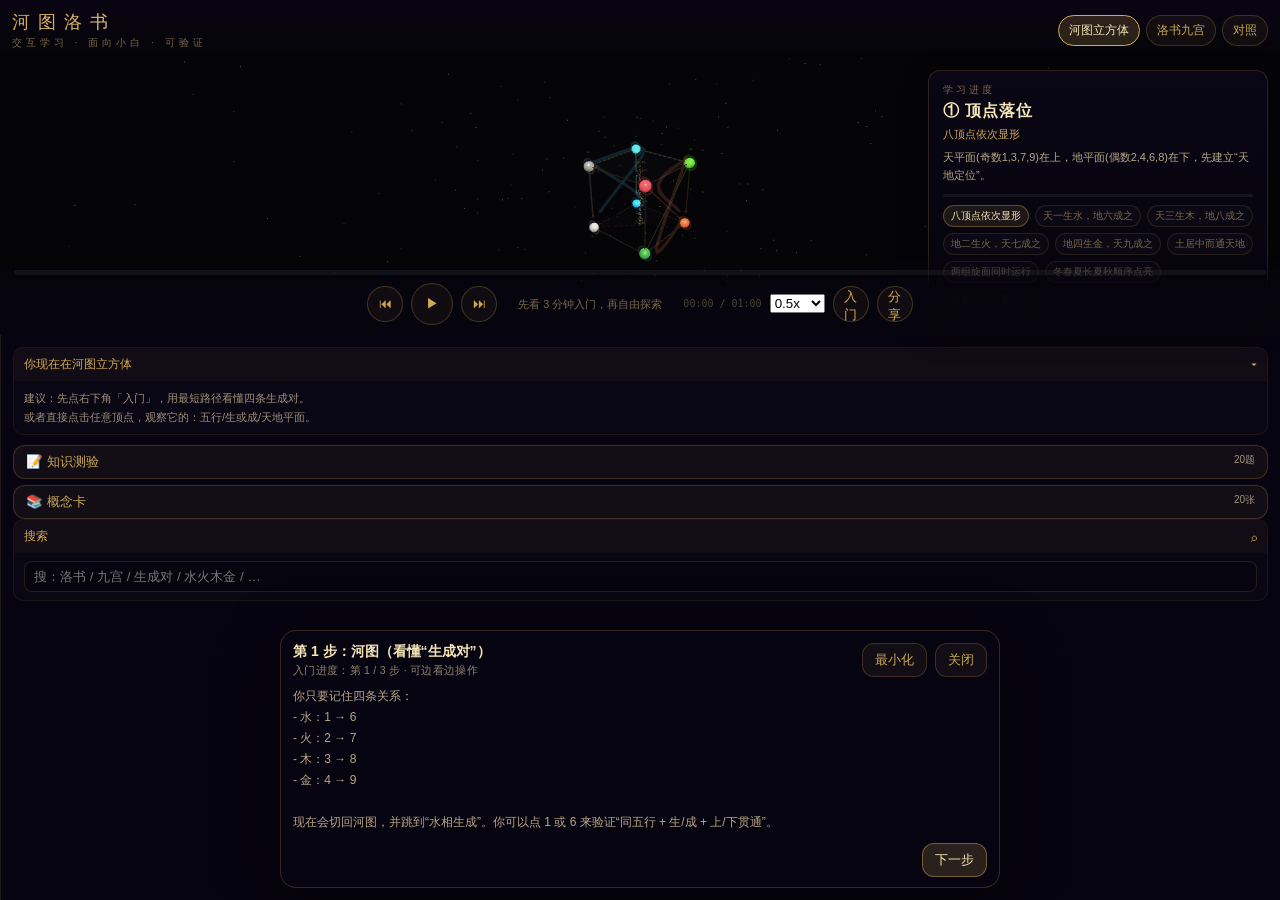
==== commit 5f894a03: "docs: add screenshots, polish README, improve SEO/OG tags - Add hero + full-page screenshots to READ" ====
--- a/index.html
+++ b/index.html
@@ -5,8 +5,49 @@
     <meta name="viewport" content="width=device-width, initial-scale=1.0" />
     <title>河图洛书 · 交互学习器</title>
     <meta name="description" content="面向小白的河图洛书交互学习：河图立方体、洛书九宫、对照与教学。" />
+    <meta name="author" content="JbBom" />
+    <meta name="keywords" content="河图,洛书,河图洛书,Three.js,3D,交互学习,传统文化,易经" />
+
+    <!-- Open Graph / Facebook -->
+    <meta property="og:type" content="website" />
+    <meta property="og:title" content="河图洛书 · 交互学习器" />
+    <meta property="og:description" content="把河图立方体、洛书九宫、数理对照、入门讲解和知识测验整合到一个交互式 3D 网页中。Three.js 驱动的传统文化可视化学习工具。" />
+    <meta property="og:image" content="https://jbbom.github.io/hetu-cube-3d/docs/assets/screenshot-hero.png" />
+    <meta property="og:url" content="https://jbbom.github.io/hetu-cube-3d/" />
+    <meta property="og:site_name" content="河图洛书 · 交互学习器" />
+    <meta property="og:locale" content="zh_CN" />
+
+    <!-- Twitter Card -->
+    <meta name="twitter:card" content="summary_large_image" />
+    <meta name="twitter:title" content="河图洛书 · 交互学习器" />
+    <meta name="twitter:description" content="Three.js 驱动的河图洛书 3D 交互可视化学习工具。" />
+    <meta name="twitter:image" content="https://jbbom.github.io/hetu-cube-3d/docs/assets/screenshot-hero.png" />
+
+    <!-- iOS / Web App -->
+    <meta name="apple-mobile-web-app-capable" content="yes" />
+    <meta name="apple-mobile-web-app-title" content="河图洛书" />
+    <meta name="theme-color" content="#111827" />
+
     <script type="module" crossorigin src="./assets/index-UtkUvGxl.js"></script>
     <link rel="stylesheet" crossorigin href="./assets/index-COmTXZFF.css">
+
+    <!-- Structured Data (Schema.org) -->
+    <script type="application/ld+json">
+    {
+      "@context": "https://schema.org",
+      "@type": "WebApplication",
+      "name": "河图洛书 · 交互学习器",
+      "description": "把河图立方体、洛书九宫、数理对照、入门讲解和知识测验整合到一个交互式 3D 网页中。",
+      "url": "https://jbbom.github.io/hetu-cube-3d/",
+      "applicationCategory": "EducationalApplication",
+      "operatingSystem": "Web",
+      "author": {
+        "@type": "Person",
+        "name": "JbBom"
+      },
+      "browserRequirements": "Requires WebGL"
+    }
+    </script>
   </head>
   <body>
     <div id="app"></div>
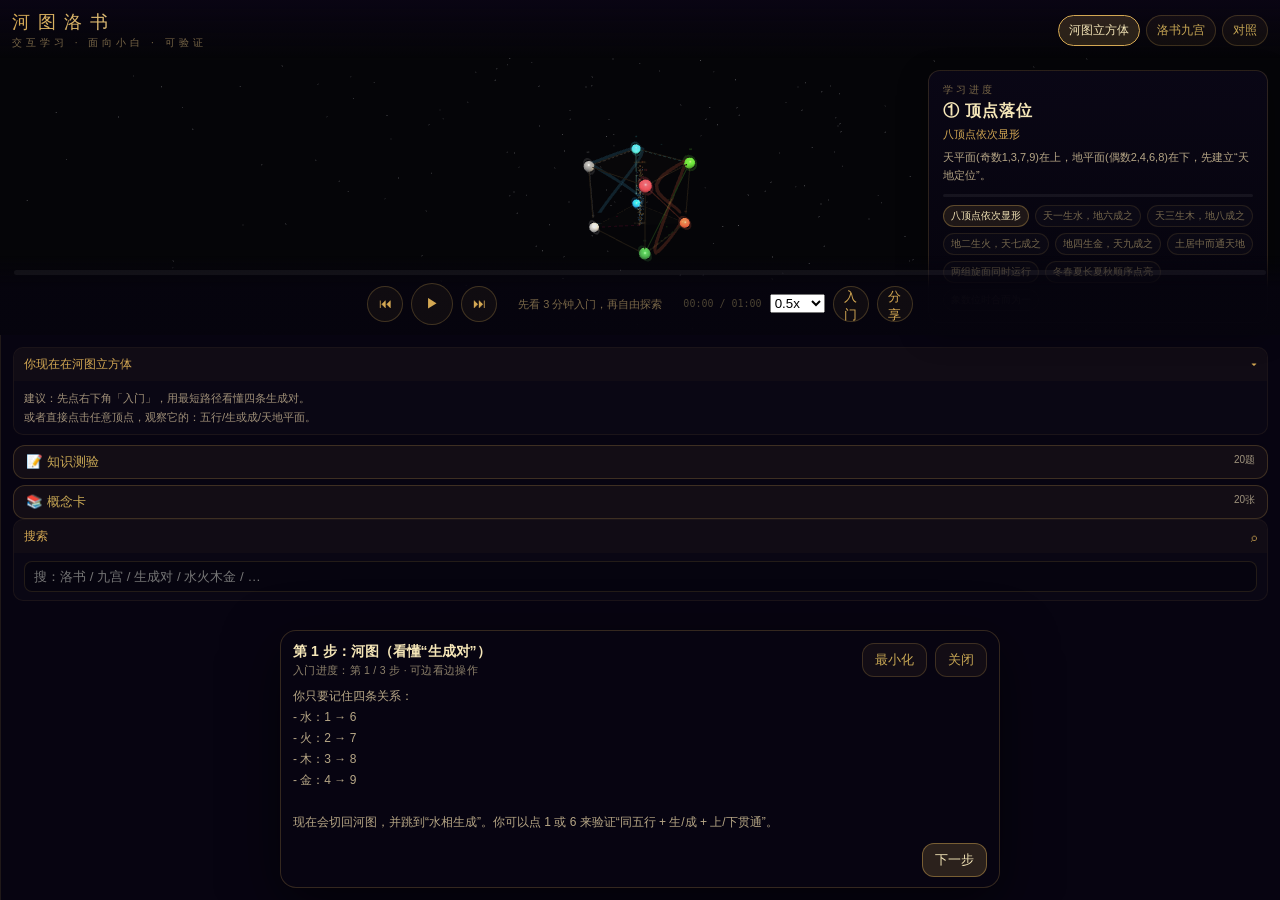
==== commit 7cd2fa28: "feat: demo GIF, heritage badge, English section, PWA support - Add animated demo GIF to README heade" ====
--- a/index.html
+++ b/index.html
@@ -23,9 +23,11 @@
     <meta name="twitter:description" content="Three.js 驱动的河图洛书 3D 交互可视化学习工具。" />
     <meta name="twitter:image" content="https://jbbom.github.io/hetu-cube-3d/docs/assets/screenshot-hero.png" />
 
-    <!-- iOS / Web App -->
+    <!-- PWA -->
+    <link rel="manifest" href="./manifest.json" />
     <meta name="apple-mobile-web-app-capable" content="yes" />
     <meta name="apple-mobile-web-app-title" content="河图洛书" />
+    <meta name="apple-mobile-web-app-status-bar-style" content="black-translucent" />
     <meta name="theme-color" content="#111827" />
 
     <script type="module" crossorigin src="./assets/index-UtkUvGxl.js"></script>
@@ -51,6 +53,13 @@
   </head>
   <body>
     <div id="app"></div>
+    <script>
+      if ('serviceWorker' in navigator) {
+        navigator.serviceWorker.register('./service-worker.js').catch(function(err) {
+          console.log('[SW] Registration failed:', err);
+        });
+      }
+    </script>
   </body>
 </html>
 
